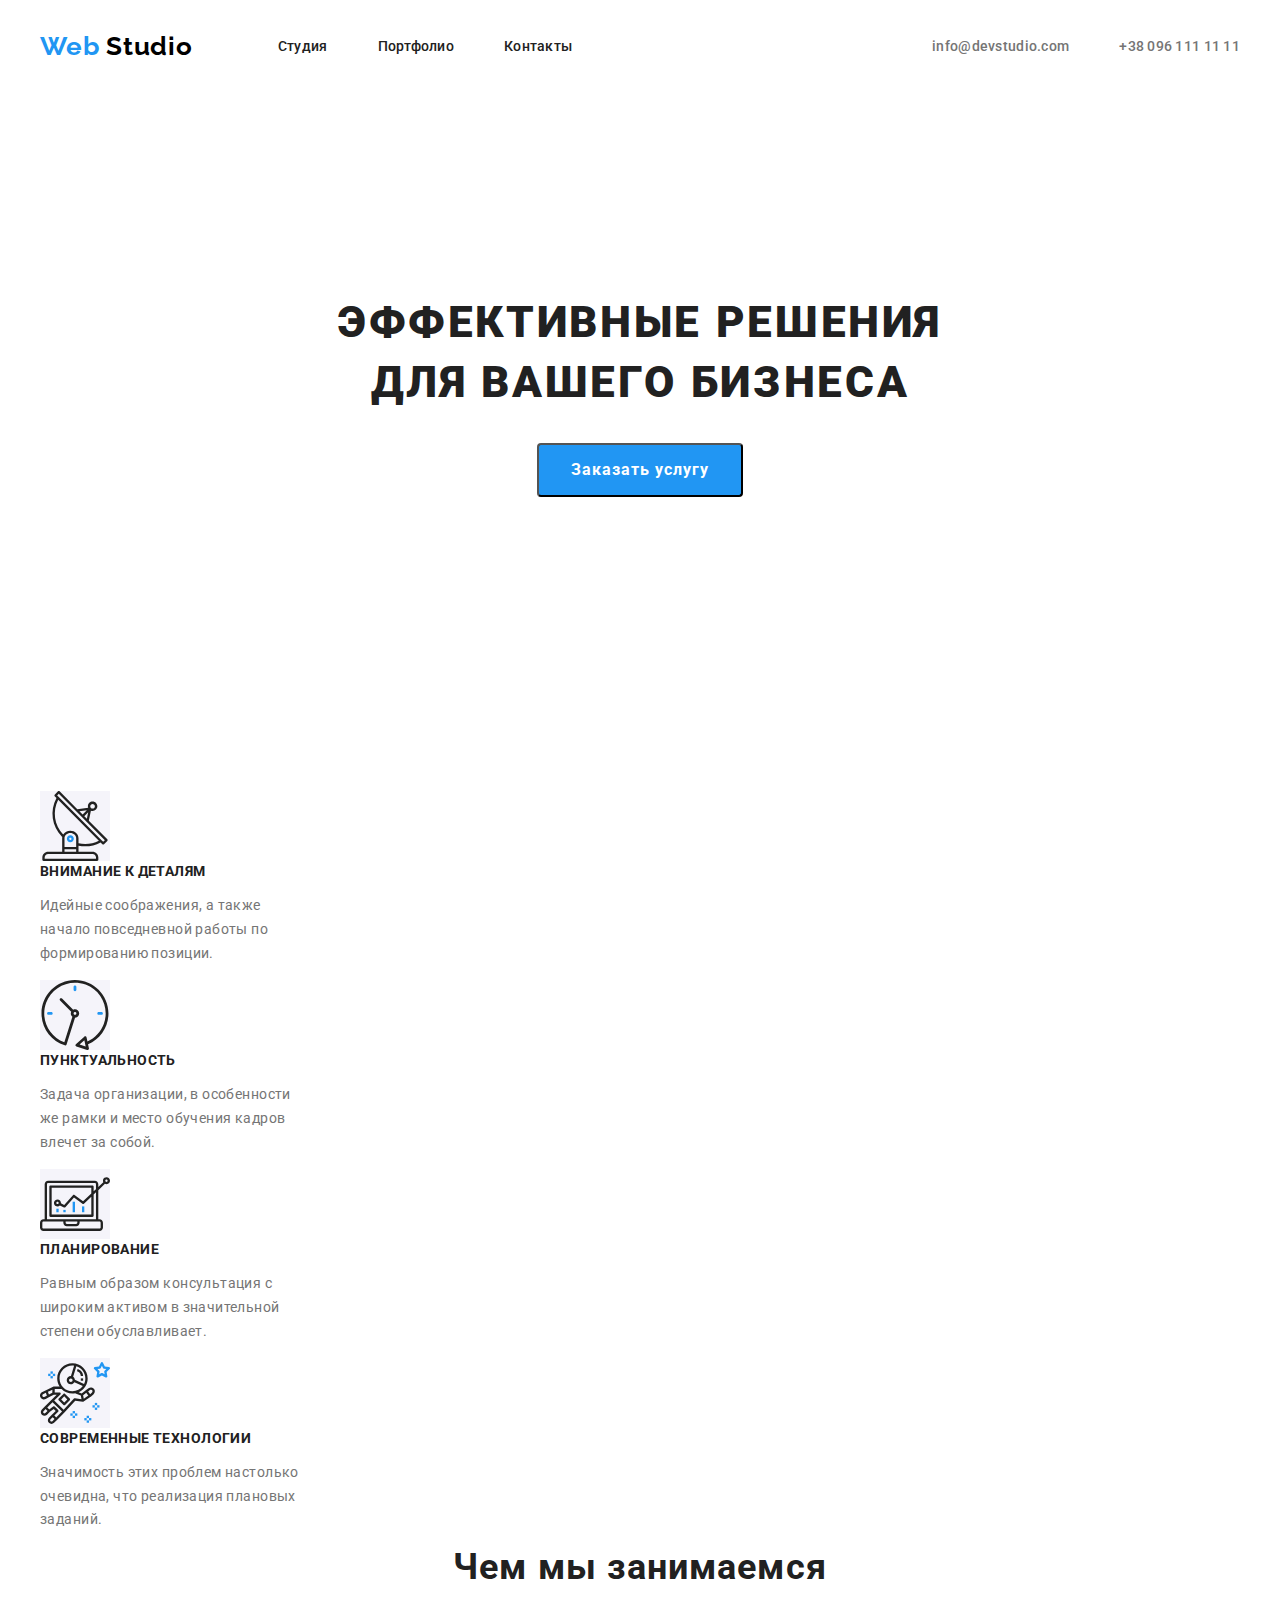
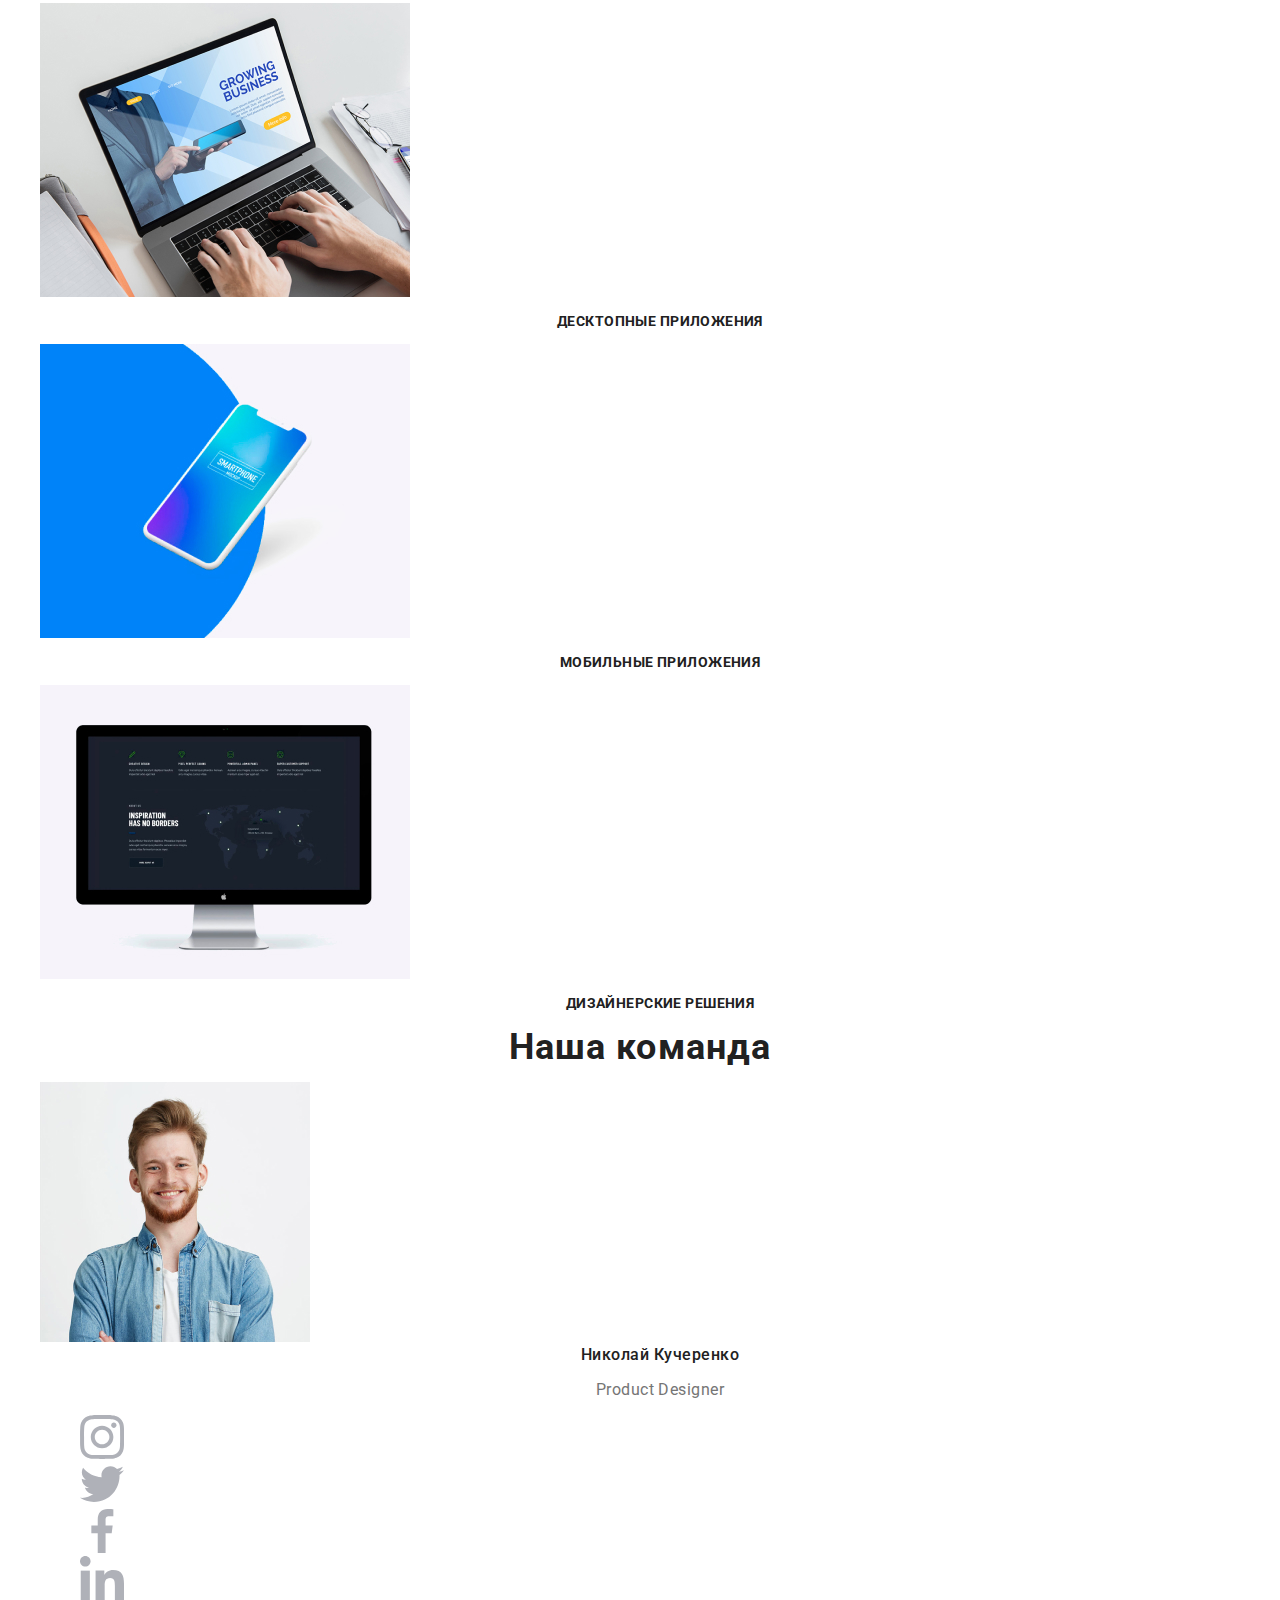
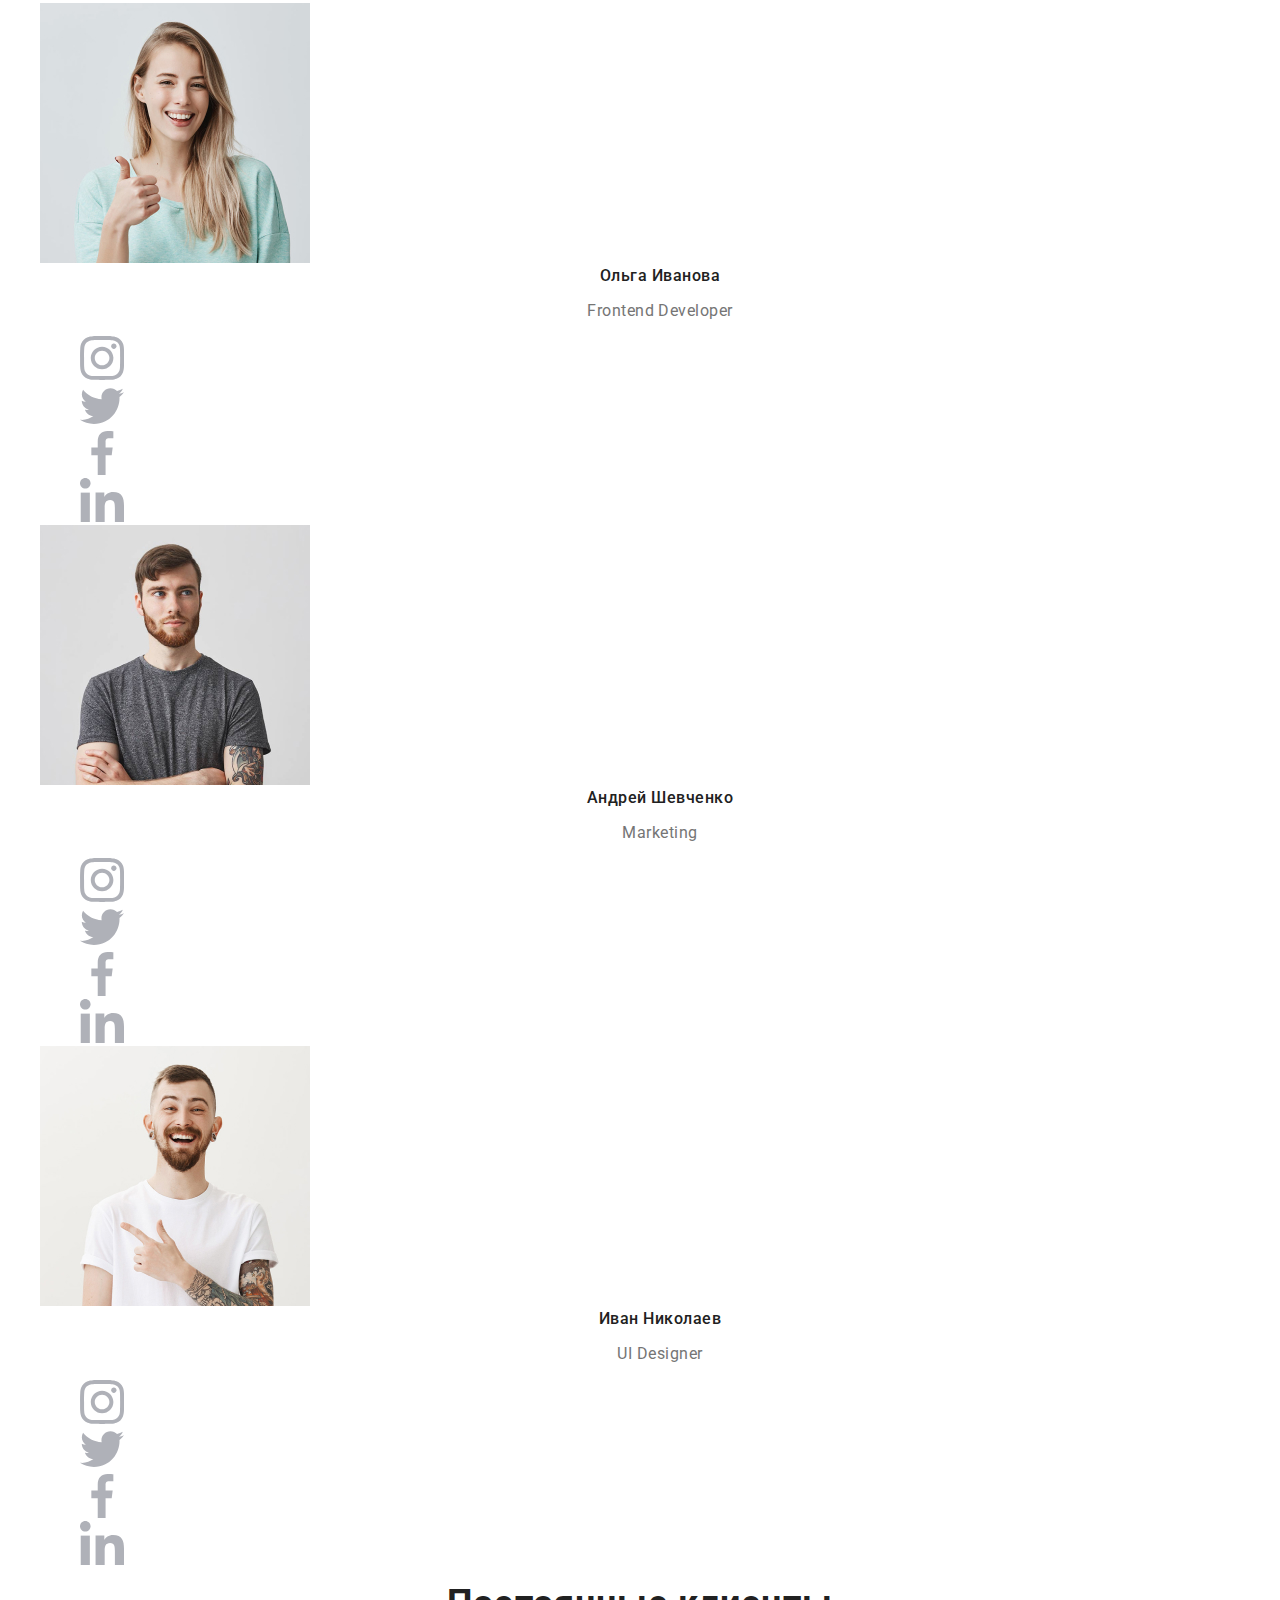
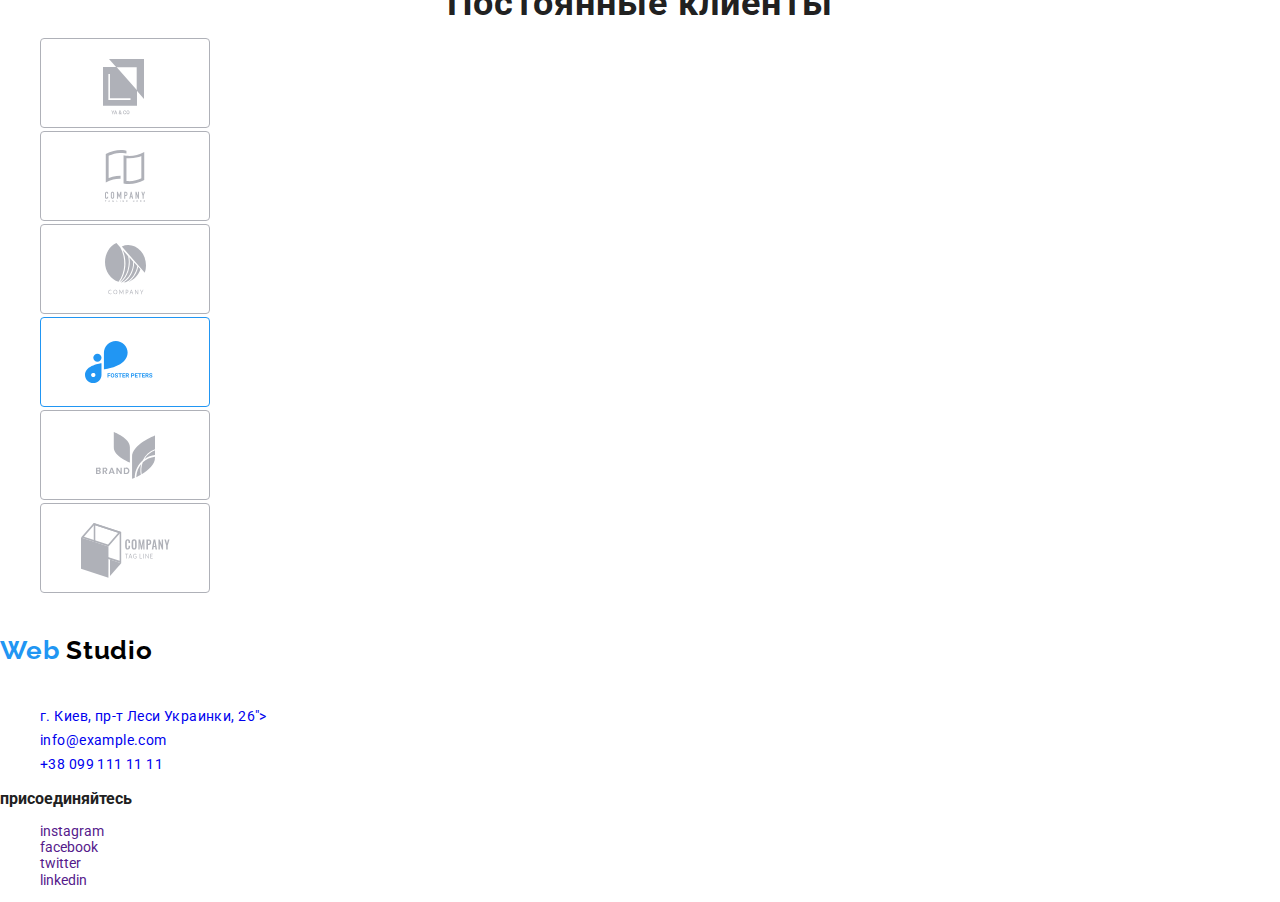
==== index.html @ a0014579 "flex-hero-done" ====
<!DOCTYPE html>
<html lang="ru">
  <head>
    <meta charset="UTF-8" />
    <meta name="viewport" content="width=device-width, initial-scale=1.0" />
    <title>Web Studio</title>
    <link rel="stylesheet" href="./css/normalize.css" />
    <link rel="stylesheet" href="./css/styles.css" />
    <link
      href="https://fonts.googleapis.com/css2?family=Raleway:wght@700&family=Roboto:ital,wght@0,400;0,500;0,700;1,900&display=swap"
      rel="stylesheet"
    />
  </head>

  <body>
    <!--Шляпа-->
    <header class="header">
      <div class="header-container">
        <nav class="navigation">
          <a class="logo link" href="index.html" lang="en">
            <span class="logo-part">Web</span> Studio</a
          >
          <ul class="navigation-list list">
            <li class="navigation-list-item">
              <a class="navigation-list-link link" href="index.html">Студия</a>
            </li>
            <li class="navigation-list-item">
              <a class="navigation-list-link link" href="portfolio.html"
                >Портфолио</a
              >
            </li>
            <li class="navigation-list-item">
              <a class="navigation-list-link link" href="">Контакты</a>
            </li>
          </ul>
        </nav>
        <div class="navigation-contacts-container">
          <ul class="navigation-contacts list">
            <li class="navigation-contacts-list">
              <address class="navigation-contacts-adress">
                <a
                  class="navigation-contacts-list-link link"
                  href="mail:info@devstudio.com"
                  >info@devstudio.com</a
                >
              </address>
            </li>
            <li class="navigation-contacts-list">
              <address class="navigation-contacts-adress">
                <a
                  class="navigation-contacts-list-link link"
                  href="tel:380961111111"
                  >+38 096 111 11 11</a
                >
              </address>
            </li>
          </ul>
        </div>
      </div>
    </header>
    <!--Hero СЕКЦИЯ-->
    <main>
      <section class="hero">
        <div class="hero-container">
          <h1 class="hero-title">
            Эффективные решения<br />
            для вашего бизнеса
          </h1>
          <button class="modal-btn">Заказать услугу</button>
        </div>
      </section>
      <!--О Нас-->
      <section class="about-us">
        <h2 hidden>О Нас</h2>
        <ul class="about-us-list list">
          <li class="about-us-list-item">
            <img
              class="about-us-list-item-img"
              src="./images/main-page/about-us/aboutus1.svg"
              alt="антена"
              width="70"
              height="70"
            />
            <h3 class="about-us-title">Внимание к деталям</h3>
            <p class="description">
              Идейные соображения, а также<br />
              начало повседневной работы по<br />
              формированию позиции.
            </p>
          </li>
          <li class="about-us-list-item">
            <img
              class="about-us-list-item-img"
              src="./images/main-page/about-us/aboutus2.svg"
              alt="часы"
              width="70"
              height="70"
            />
            <h3 class="about-us-title">Пунктуальность</h3>
            <p class="description">
              Задача организации, в особенности<br />
              же рамки и место обучения кадров<br />
              влечет за собой.
            </p>
          </li>
          <li class="about-us-list-item">
            <img
              class="about-us-list-item-img"
              src="./images/main-page/about-us/aboutus3.svg"
              alt="диаграмма"
              width="70"
              height="70"
            />
            <h3 class="about-us-title">Планирование</h3>
            <p class="description">
              Равным образом консультация с<br />
              широким активом в значительной<br />
              степени обуславливает.
            </p>
          </li>
          <li class="about-us-list-item">
            <img
              class="about-us-list-item-img"
              src="./images/main-page/about-us/aboutus4.svg"
              alt="космонавт"
              width="70"
              height="70"
            />
            <h3 class="about-us-title">Современные технологии</h3>
            <p class="description">
              Значимость этих проблем настолько<br />
              очевидна, что реализация плановых<br />
              заданий.
            </p>
          </li>
        </ul>
      </section>
      <!--Чем Занимаемся-->
      <h2 class="heading-title">Чем мы занимаемся</h2>
      <ul class="what-we-do-list list">
        <li class="what-we-do-list-item">
          <img
            class="what-we-do-list-item-img"
            src="./images/main-page/what-we-do/wedo1.jpg"
            alt="ноутбук"
          />
          <p class="what-we-do-description">Десктопные приложения</p>
        </li>
        <li class="what-we-do-list-item">
          <img
            class="what-we-do-list-item-img"
            src="./images/main-page/what-we-do/wedo2.jpg"
            alt="смартфон"
          />
          <p class="what-we-do-description">Мобильные приложения</p>
        </li>
        <li class="what-we-do-list-item">
          <img
            class="what-we-do-list-item-img"
            src="./images/main-page/what-we-do/wedo3.jpg"
            alt="монитор"
          />
          <p class="what-we-do-description">дизайнерские решения</p>
        </li>
      </ul>
      <!--Команда-->
      <h2 class="heading-title">Наша команда</h2>
      <ul class="team-list list">
        <li class="team-list-item">
          <img
            class="team-list-teamate-img"
            src="./images/main-page/teamate/teamate1.jpg"
            alt="Николай Кучеренко"
            width="270"
            height="260"
          />
          <h3 class="teamate-name">Николай Кучеренко</h3>
          <p class="teamate-position" lang="en">Product Designer</p>
          <ul class="team-list-social list">
            <li class="team-list-social-item">
              <a
                class="team-list-social-item-link"
                href=""
                aria-label="инстаграм"
              >
                <img
                  src="./images/main-page/social/social1.svg"
                  alt="инстаграм"
                  width="44"
                  height="44"
                />
              </a>
            </li>
            <li class="team-list-social-item">
              <a
                class="team-list-social-item-link"
                href=""
                aria-label="твиттер"
              >
                <img
                  src="./images/main-page/social/social2.svg"
                  alt="твиттер"
                  width="44"
                  height="44"
                />
              </a>
            </li>
            <li class="team-list-social-item">
              <a
                class="team-list-social-item-link"
                href=""
                aria-label="фейсбук"
              >
                <img
                  src="./images/main-page/social/social3.svg"
                  alt="фейсбук"
                  width="44"
                  height="44"
                />
              </a>
            </li>
            <li class="team-list-social-item">
              <a
                class="team-list-social-item-link"
                href=""
                aria-label="линкедин"
              >
                <img
                  src="./images/main-page/social/social4.svg"
                  alt="линкедин"
                  width="44"
                  height="44"
                />
              </a>
            </li>
          </ul>
        </li>
        <li class="team-list-item">
          <img
            class="team-list-teamate-img"
            src="./images/main-page/teamate/teamate2.jpg"
            alt="Ольга Иванова"
            width="270"
            height="260"
          />
          <h3 class="teamate-name">Ольга Иванова</h3>
          <p class="teamate-position" lang="en">Frontend Developer</p>
          <ul class="team-list-social list">
            <li class="team-list-social-item">
              <a
                class="team-list-social-item-link"
                href=""
                aria-label="инстаграм"
              >
                <img
                  src="./images/main-page/social/social1.svg"
                  alt="инстаграм"
                  width="44"
                  height="44"
                />
              </a>
            </li>
            <li class="team-list-social-item">
              <a
                class="team-list-social-item-link"
                href=""
                aria-label="твиттер"
              >
                <img
                  src="./images/main-page/social/social2.svg"
                  alt="твиттер"
                  width="44"
                  height="44"
                />
              </a>
            </li>
            <li class="team-list-social-item">
              <a
                class="team-list-social-item-link"
                href=""
                aria-label="фейсбук"
              >
                <img
                  src="./images/main-page/social/social3.svg"
                  alt="фейсбук"
                  width="44"
                  height="44"
                />
              </a>
            </li>
            <li class="team-list-social-item">
              <a
                class="team-list-social-item-link"
                href=""
                aria-label="линкедин"
              >
                <img
                  src="./images/main-page/social/social4.svg"
                  alt="линкедин"
                  width="44"
                  height="44"
                />
              </a>
            </li>
          </ul>
        </li>
        <li class="team-list-item">
          <img
            class="team-list-teamate-img"
            src="./images/main-page/teamate/teamate3.jpg"
            alt="Андрей Шевченко"
            width="270"
            height="260"
          />
          <h3 class="teamate-name">Андрей Шевченко</h3>
          <p class="teamate-position" lang="en">Marketing</p>
          <ul class="team-list-social list">
            <li class="team-list-social-item">
              <a
                class="team-list-social-item-link"
                href=""
                aria-label="инстаграм"
              >
                <img
                  src="./images/main-page/social/social1.svg"
                  alt="инстаграм"
                  width="44"
                  height="44"
                />
              </a>
            </li>
            <li class="team-list-social-item">
              <a
                class="team-list-social-item-link"
                href=""
                aria-label="твиттер"
              >
                <img
                  src="./images/main-page/social/social2.svg"
                  alt="твиттер"
                  width="44"
                  height="44"
                />
              </a>
            </li>
            <li class="team-list-social-item">
              <a
                class="team-list-social-item-link"
                href=""
                aria-label="фейсбук"
              >
                <img
                  src="./images/main-page/social/social3.svg"
                  alt="фейсбук"
                  width="44"
                  height="44"
                />
              </a>
            </li>
            <li class="team-list-social-item">
              <a
                class="team-list-social-item-link"
                href=""
                aria-label="линкедин"
              >
                <img
                  src="./images/main-page/social/social4.svg"
                  alt="линкедин"
                  width="44"
                  height="44"
                />
              </a>
            </li>
          </ul>
        </li>
        <li class="team-list-item">
          <img
            src="./images/main-page/teamate/teamate4.jpg"
            alt="Иван Николаев"
            width="270"
            height="260"
          />
          <h3 class="teamate-name">Иван Николаев</h3>
          <p class="teamate-position" lang="en">UI Designer</p>
          <ul class="team-list-social list">
            <li class="team-list-social-item">
              <a
                class="team-list-social-item-link"
                href=""
                aria-label="инстаграм"
              >
                <img
                  src="./images/main-page/social/social1.svg"
                  alt="инстаграм"
                  width="44"
                  height="44"
                />
              </a>
            </li>
            <li class="team-list-social-item">
              <a
                class="team-list-social-item-link"
                href=""
                aria-label="твиттер"
              >
                <img
                  src="./images/main-page/social/social2.svg"
                  alt="твиттер"
                  width="44"
                  height="44"
                />
              </a>
            </li>
            <li class="team-list-social-item">
              <a
                class="team-list-social-item-link"
                href=""
                aria-label="фейсбук"
              >
                <img
                  src="./images/main-page/social/social3.svg"
                  alt="фейсбук"
                  width="44"
                  height="44"
                />
              </a>
            </li>
            <li class="team-list-social-item">
              <a
                class="team-list-social-item-link"
                href=""
                aria-label="линкедин"
              >
                <img
                  src="./images/main-page/social/social4.svg"
                  alt="линкедин"
                  width="44"
                  height="44"
                />
              </a>
            </li>
          </ul>
        </li>
      </ul>
      <section class="ourclients">
        <!--Постоянные клиенты-->
        <h2 class="heading-title">Постоянные клиенты</h2>
        <ul class="clients-list list">
          <li class="clients-list-item">
            <a class="clients-list-item-link link" href="">
              <img
                class="clietns-list-item-img"
                src="./images/main-page/client/Client1.svg"
                alt="Логотип компании"
              />
            </a>
          </li>
          <li class="clients-list-item">
            <a class="clients-list-item-link link" href="">
              <img
                class="clietns-list-item-img"
                src="./images/main-page/client/Client2.svg"
                alt="Логотип компании"
              />
            </a>
          </li>
          <li class="clients-list-item">
            <a class="clients-list-item-link link" href="">
              <img
                class="clietns-list-item-img"
                src="./images/main-page/client/Client3.svg"
                alt="Логотип компании"
              />
            </a>
          </li>
          <li class="clients-list-item">
            <a class="clients-list-item-link link" href="">
              <img
                class="clietns-list-item-img"
                src="./images/main-page/client/Client4.svg"
                alt="Логотип компании"
              />
            </a>
          </li>
          <li class="clients-list-item">
            <a class="clients-list-item-link link" href="">
              <img
                class="clietns-list-item-img"
                src="./images/main-page/client/Client5.svg"
                alt="Логотип компании"
              />
            </a>
          </li>
          <li class="clients-list-item">
            <a class="clients-list-item-link link" href="">
              <img
                class="clietns-list-item-img"
                src="./images/main-page/client/Client6.svg"
                alt="Логотип компании"
              />
            </a>
          </li>
        </ul>
      </section>
    </main>
    <!--Дно-->
    <footer class="footer">
      <div>
        <a class="logo footer link" href="index.html" lang="en">
          <span class="logo-part">Web</span>
          <span class="logo-part2">Studio</span>
        </a>
        <ul class="footer-list list">
          <li class="footer-list-item">
            <address class="footer-list-item-adress">
              <a
                class="footer-list-item-link link"
                href="https://goo.gl/maps/DpkzdR6np3sJu7Kr6"
                target="_blank"
              >
                г. Киев, пр-т Леси Украинки, 26">
              </a>
            </address>
          </li>
          <li class="footer-list-item">
            <address class="footer-list-item-adress">
              <a
                class="footer-list-item-link2 link"
                href="mail:info@example.com"
              >
                info@example.com
              </a>
            </address>
          </li>
          <li class="footer-list-item">
            <address class="footer-list-item-adress">
              <a class="footer-list-item-link2 link" href="tel:+380991111111">
                +38 099 111 11 11
              </a>
            </address>
          </li>
        </ul>
      </div>
      <div>
        <h3 class="join-in">присоединяйтесь</h3>
        <ul class="join-in-list list">
          <li class="join-in-item">
            <a
              class="join-in-item-link link"
              href=""
              aria-label="ссылка на инстаграм"
              >instagram
            </a>
          </li>
          <li class="join-in-item">
            <a
              class="join-in-item-link link"
              href=""
              aria-label="ссылка на фейсбук"
              >facebook
            </a>
          </li>
          <li class="join-in-item">
            <a
              class="join-in-item-link link"
              href=""
              aria-label="ссылка на твиттер"
              >twitter
            </a>
          </li>
          <li class="join-in-item">
            <a
              class="join-in-item-link link"
              href=""
              aria-label="ссылка на линкедин"
              >linkedin
            </a>
          </li>
        </ul>
      </div>
    </footer>
  </body>
</html>
---- css/styles.css ----
:root {
  --main-font: "Roboto", sans-serif;
  --secondary-font: "Raleway", sans-serif;
  --main-color-text: #757575;
  --secondary-color-text: #212121;
  --third-color-text: #ffffff;
  --accent-color: #2196f3;
  --background-color: #ffffff;
  --background-secondary-color: #f5f4fa;
  --background-footer-color: #2f303a;
}
body {
  background-color: var(--background-color);
  font-style: normal;
  font-family: var(--main-font);
  font-size: 14px;
  color: var(--secondary-color-text);
}

/*index.html*/

.link {
  text-decoration: none;
  display: block;
}
.list {
  list-style: none;
}

.header-container {
  width: 1200px;
  padding-left: 15px;
  padding-right: 15px;
  margin-left: auto;
  margin-right: auto;
}
h1,
h2,
h3,
h4,
h5,
h6 {
  margin-top: 0;
  margin-bottom: 0;
}

/*Header*/

.header-container {
  display: flex;
  justify-content: space-between;
}
.navigation {
  display: flex;
  align-items: center;
}
.navigation-list {
  display: flex;
  padding-left: 0px;
}
.navigation-list-item:not(:last-child) {
  margin-right: 50px;
}
.navigation-contacts {
  display: flex;
  align-items: center;
  padding-left: 0px;
}
.navigation-contacts-list:not(:last-child) {
  margin-right: 50px;
}
.logo {
  font-family: var(--secondary-font);
  font-weight: 700;
  font-size: 26px;
  line-height: 1.19;
  letter-spacing: 0.03em;
  color: #000000;
  margin-right: 85px;
  padding-top: 24px;
  padding-bottom: 25px;
}
.logo-part {
  color: var(--accent-color);
}
.navigation-list-link,
.navigation-contacts-list-link {
  font-family: var(--main-font);
  font-style: normal;
  font-weight: 500;
  font-size: 14px;
  line-height: 1.4px;
  letter-spacing: 0.02em;
  text-decoration: none;
  padding-top: 32px;
  padding-bottom: 32px;
}
.navigation-list-link {
  color: var(--secondary-color-text);
}
.navigation-contacts-list-link {
  color: var(--main-color-text);
}
.navigation-list-link:hover,
.navigation-list-link:focus,
.navigation-contacts-list-link:hover,
.navigation-contacts-list-link:focus {
  color: var(--accent-color);
}

/*Hero Section*/

.hero-container {
  text-align: center;
  padding-top: 200px;
  padding-bottom: 280px;
  width: 1200px;
  padding-left: 15px;
  padding-right: 15px;
  margin-left: auto;
  margin-right: auto;
}
.hero-title {
  margin-bottom: 30px;
  font-family: var(--main-font);
  font-weight: 900;
  font-size: 44px;
  line-height: 1.36;
  text-align: center;
  letter-spacing: 0.06em;
  text-transform: uppercase;
  /*color: var(--third-color-text);*/
}
.modal-btn {
  padding-top: 10px;
  padding-right: 32px;
  padding-bottom: 10px;
  padding-left: 32px;
  font-family: var(--main-font);
  font-weight: 700;
  font-size: 16px;
  line-height: 1.87;
  text-align: center;
  letter-spacing: 0.06em;
  color: var(--third-color-text);
  background-color: var(--accent-color);
  border-radius: 4px;
  cursor: pointer;
}
.modal-btn:hover,
.modal-btn:focus {
  background-color: #188ce8;
}

/*About us*/

.about-us-list-item-img {
  background-color: var(--background-secondary-color);
}
.about-us-title {
  font-weight: 700;
  font-size: 14px;
  line-height: 1.14;
  letter-spacing: 0.03em;
  text-transform: uppercase;
  color: var(--secondary-color-text);
}
.description {
  font-weight: 400;
  font-size: 14px;
  line-height: 1.71;
  letter-spacing: 0.03em;
  color: var(--main-color-text);
}

/*what we do*/

.heading-title {
  font-weight: 700;
  font-size: 36px;
  line-height: 1.17;
  text-align: center;
  letter-spacing: 0.03em;
  color: var(--secondary-color-text);
}
.what-we-do-description {
  font-weight: 700;
  font-size: 14px;
  line-height: 1.14;
  text-align: center;
  letter-spacing: 0.03em;
  text-transform: uppercase;
  /*color: var(--third-color-text);*/
}

/*Team*/

.teamate-name {
  font-weight: 500;
  font-size: 16px;
  line-height: 1.19;
  text-align: center;
  letter-spacing: 0.03em;
  color: var(--secondary-color-text);
}
.teamate-position {
  font-weight: 400;
  font-size: 16px;
  line-height: 1.19;
  text-align: center;
  letter-spacing: 0.03em;
  color: var(--main-color-text);
}
.team-list-social-item-link {
  background-color: var(--third-color-text);
}
.team-list-social-item-link:hover,
.team-list-social-item-link:focus {
  background-color: var(--accent-color);
}

/*Clients*/

.clients-list-item-link {
  background-color: var(--third-color-text);
}
.clients-list-item-link:hover,
.clients-list-item-link:focus {
  background-color: var(--accent-color);
}

/*Footer*/

/*.logo-part2 {
  color: var(--third-color-text);
}*/
.footer-list-item-link {
  font-style: normal;
  font-weight: 400;
  font-size: 14px;
  line-height: 1.71;
  letter-spacing: 0.03em;
  /*color: var(--third-color-text);*/
  text-decoration: none;
}
.footer-list-item-link2 {
  font-style: normal;
  font-weight: 400;
  font-size: 14px;
  line-height: 24px;
  letter-spacing: 0.03em;
  /*color: rgba(255, 255, 255, 0.6);*/
}

/*portfolio.html*/

.btn-list-item-button {
  font-weight: 500;
  font-size: 16px;
  line-height: 1.62;
  text-align: center;
  letter-spacing: 0.03em;
  color: var(--secondary-color-text);
  background-color: #f5f4fa;
}
.btn-list-item-button:hover,
.btn-list-item-button:focus {
  background-color: var(--accent-color);
}
.projects-title {
  font-weight: 700;
  font-size: 18px;
  line-height: 2;
  letter-spacing: 0.06em;
  color: var(--secondary-color-text);
}
.projects-title-name {
  font-weight: 400;
  font-size: 16px;
  line-height: 1.87;
  letter-spacing: 0.03em;
  color: var(--main-color-text);
}
.projects-title-description {
  font-weight: 400;
  font-size: 18px;
  line-height: 1.55;
  letter-spacing: 0.03em;
  /*color: var(--third-color-text);*/
}
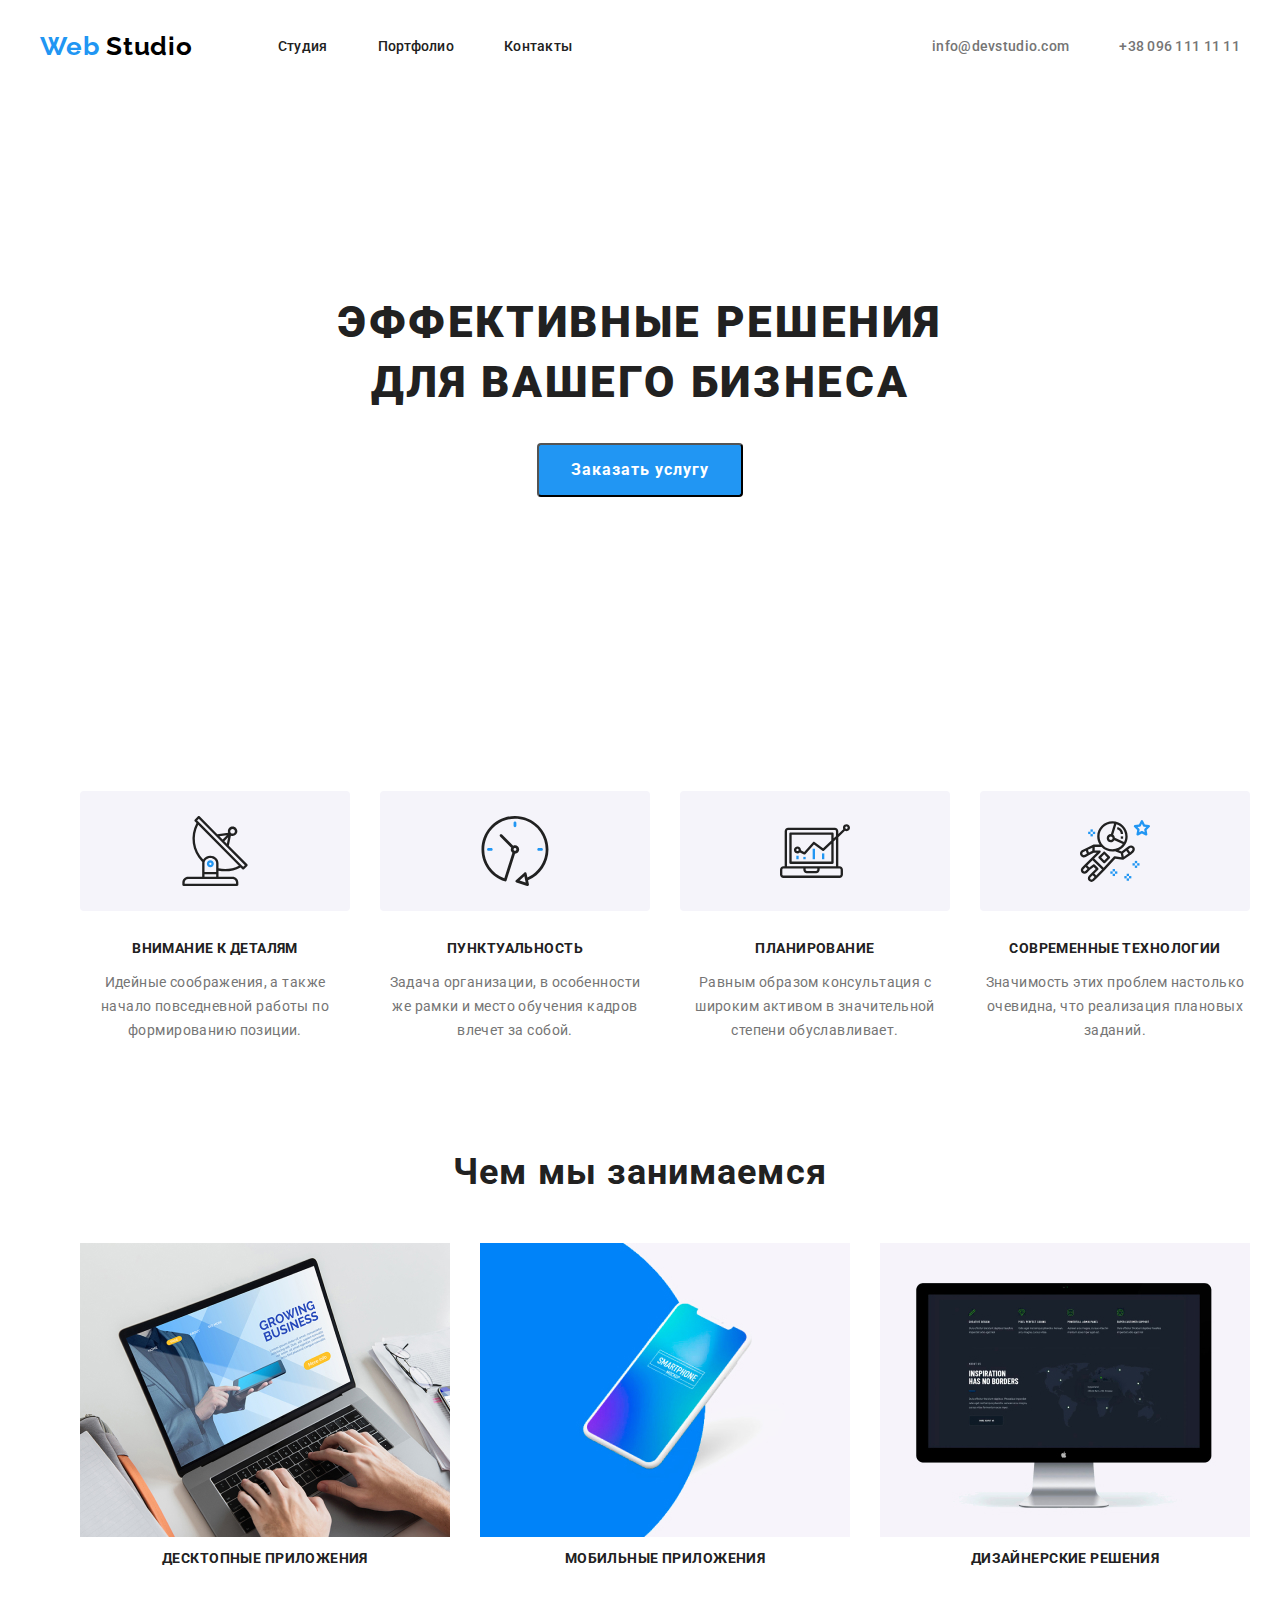
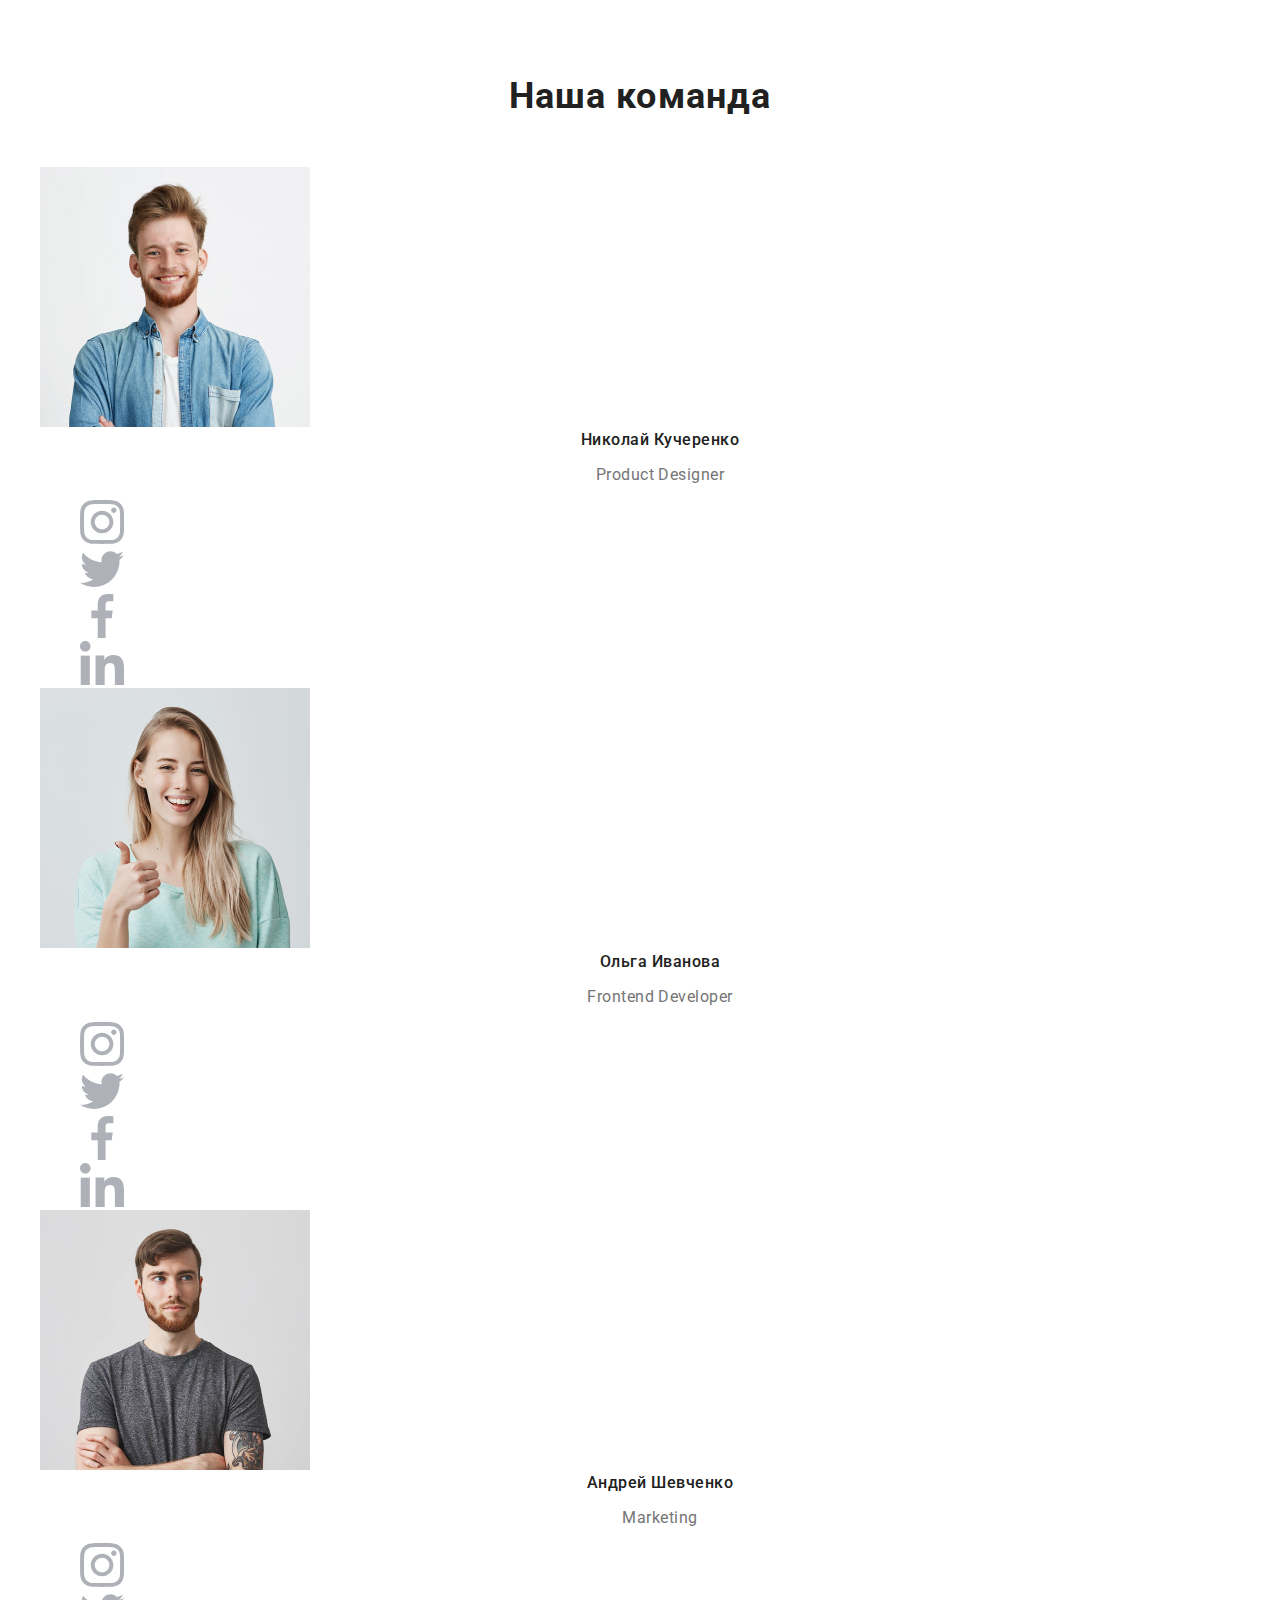
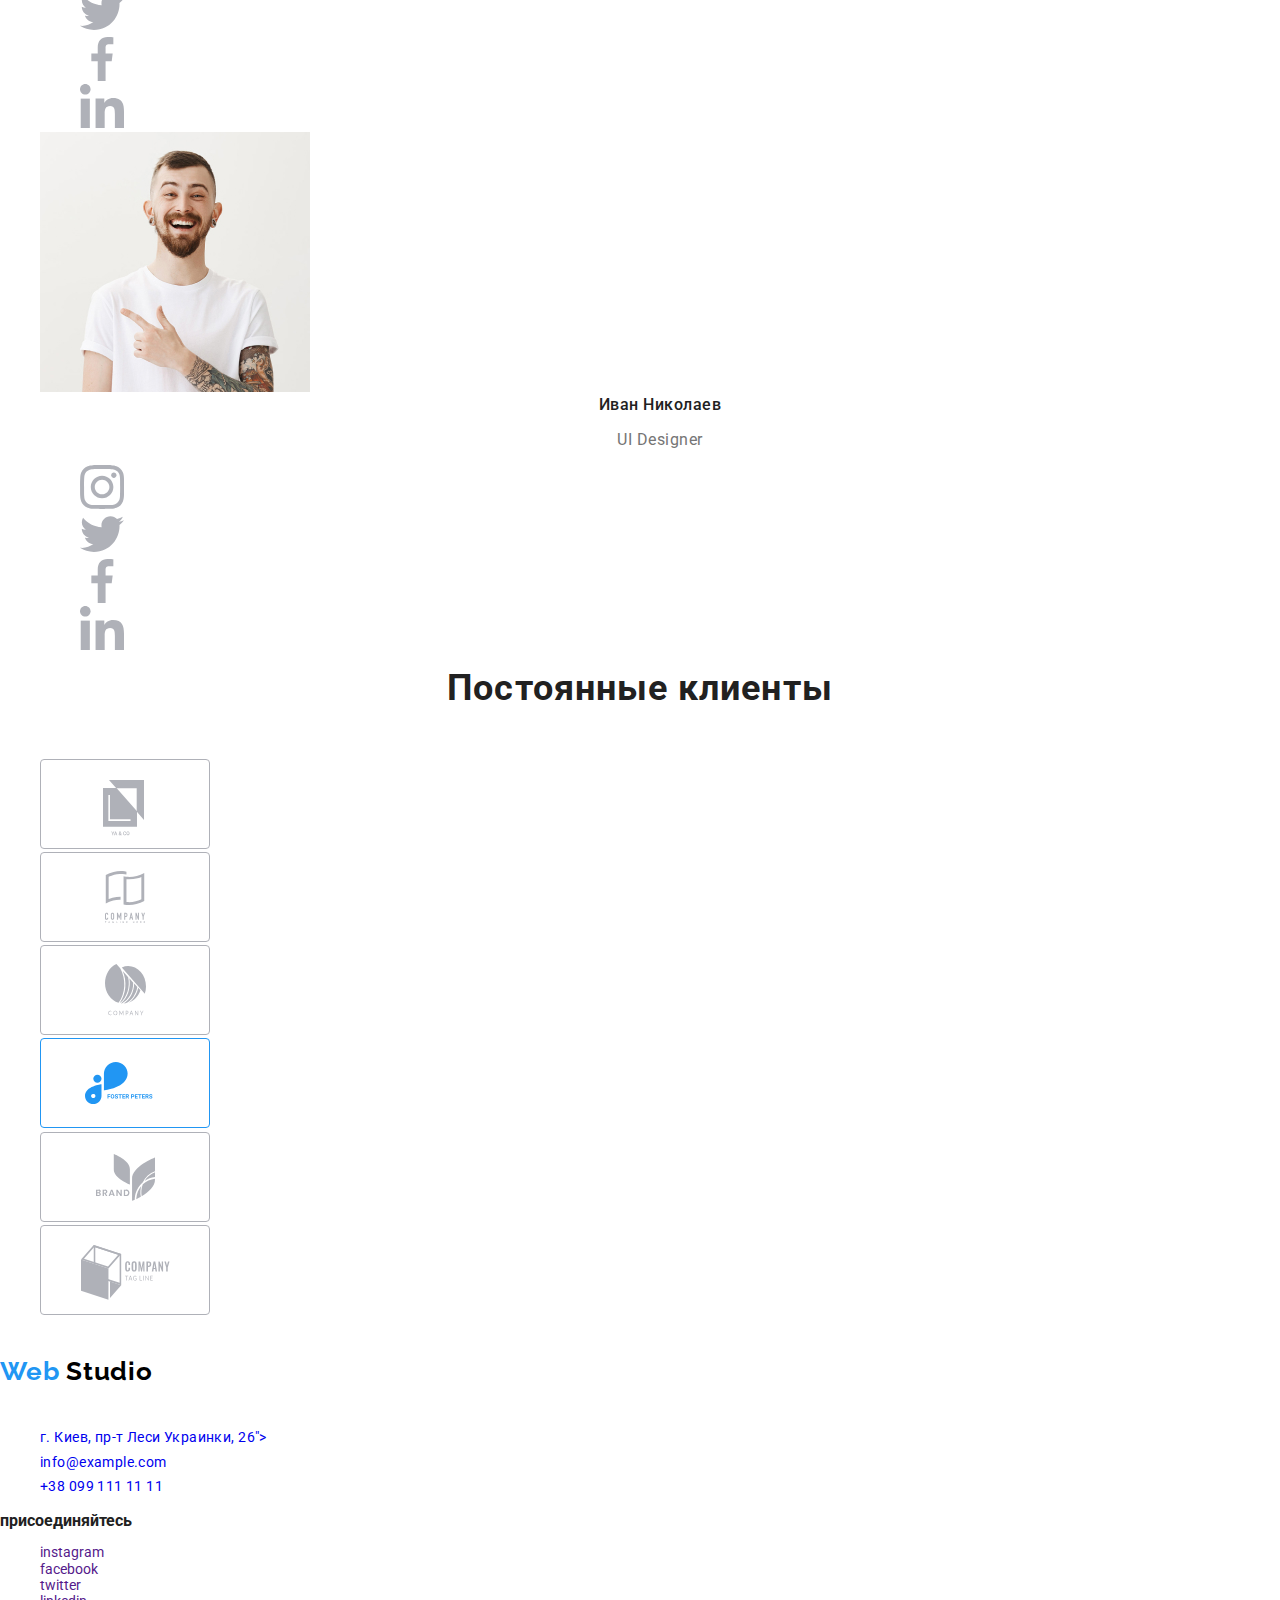
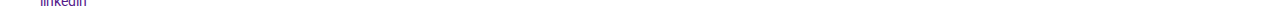
==== commit d2621511: "начал контейнер "команда"" ====
--- a/index.html
+++ b/index.html
@@ -71,379 +71,387 @@
       </section>
       <!--О Нас-->
       <section class="about-us">
-        <h2 hidden>О Нас</h2>
-        <ul class="about-us-list list">
-          <li class="about-us-list-item">
+        <div class="about-us-container">
+          <h2 hidden>О Нас</h2>
+          <ul class="about-us-list list">
+            <li class="about-us-list-item">
+              <img
+                class="about-us-list-item-img"
+                src="./images/main-page/about-us/aboutus1.svg"
+                alt="антена"
+                width="70"
+                height="70"
+              />
+              <h3 class="about-us-title">Внимание к деталям</h3>
+              <p class="description">
+                Идейные соображения, а также<br />
+                начало повседневной работы по<br />
+                формированию позиции.
+              </p>
+            </li>
+            <li class="about-us-list-item">
+              <img
+                class="about-us-list-item-img"
+                src="./images/main-page/about-us/aboutus2.svg"
+                alt="часы"
+                width="70"
+                height="70"
+              />
+              <h3 class="about-us-title">Пунктуальность</h3>
+              <p class="description">
+                Задача организации, в особенности<br />
+                же рамки и место обучения кадров<br />
+                влечет за собой.
+              </p>
+            </li>
+            <li class="about-us-list-item">
+              <img
+                class="about-us-list-item-img"
+                src="./images/main-page/about-us/aboutus3.svg"
+                alt="диаграмма"
+                width="70"
+                height="70"
+              />
+              <h3 class="about-us-title">Планирование</h3>
+              <p class="description">
+                Равным образом консультация с<br />
+                широким активом в значительной<br />
+                степени обуславливает.
+              </p>
+            </li>
+            <li class="about-us-list-item">
+              <img
+                class="about-us-list-item-img"
+                src="./images/main-page/about-us/aboutus4.svg"
+                alt="космонавт"
+                width="70"
+                height="70"
+              />
+              <h3 class="about-us-title">Современные технологии</h3>
+              <p class="description">
+                Значимость этих проблем настолько<br />
+                очевидна, что реализация плановых<br />
+                заданий.
+              </p>
+            </li>
+          </ul>
+        </div>
+      </section>
+      <!--Чем Занимаемся-->
+      <section class="what-we-do">
+        <div class="what-we-do-container">
+          <h2 class="heading-title">Чем мы занимаемся</h2>
+          <ul class="what-we-do-list list">
+            <li class="what-we-do-list-item">
+              <img
+                class="what-we-do-list-item-img"
+                src="./images/main-page/what-we-do/wedo1.jpg"
+                alt="ноутбук"
+              />
+              <p class="what-we-do-description">Десктопные приложения</p>
+            </li>
+            <li class="what-we-do-list-item">
+              <img
+                class="what-we-do-list-item-img"
+                src="./images/main-page/what-we-do/wedo2.jpg"
+                alt="смартфон"
+              />
+              <p class="what-we-do-description">Мобильные приложения</p>
+            </li>
+            <li class="what-we-do-list-item">
+              <img
+                class="what-we-do-list-item-img"
+                src="./images/main-page/what-we-do/wedo3.jpg"
+                alt="монитор"
+              />
+              <p class="what-we-do-description">дизайнерские решения</p>
+            </li>
+          </ul>
+        </div>
+      </section>
+      <!--Команда-->
+      <section class="team-container">
+        <h2 class="heading-title">Наша команда</h2>
+        <ul class="team-list list">
+          <li class="team-list-item">
             <img
-              class="about-us-list-item-img"
-              src="./images/main-page/about-us/aboutus1.svg"
-              alt="антена"
-              width="70"
-              height="70"
+              class="team-list-teamate-img"
+              src="./images/main-page/teamate/teamate1.jpg"
+              alt="Николай Кучеренко"
+              width="270"
+              height="260"
             />
-            <h3 class="about-us-title">Внимание к деталям</h3>
-            <p class="description">
-              Идейные соображения, а также<br />
-              начало повседневной работы по<br />
-              формированию позиции.
-            </p>
-          </li>
-          <li class="about-us-list-item">
+            <h3 class="teamate-name">Николай Кучеренко</h3>
+            <p class="teamate-position" lang="en">Product Designer</p>
+            <ul class="team-list-social list">
+              <li class="team-list-social-item">
+                <a
+                  class="team-list-social-item-link"
+                  href=""
+                  aria-label="инстаграм"
+                >
+                  <img
+                    src="./images/main-page/social/social1.svg"
+                    alt="инстаграм"
+                    width="44"
+                    height="44"
+                  />
+                </a>
+              </li>
+              <li class="team-list-social-item">
+                <a
+                  class="team-list-social-item-link"
+                  href=""
+                  aria-label="твиттер"
+                >
+                  <img
+                    src="./images/main-page/social/social2.svg"
+                    alt="твиттер"
+                    width="44"
+                    height="44"
+                  />
+                </a>
+              </li>
+              <li class="team-list-social-item">
+                <a
+                  class="team-list-social-item-link"
+                  href=""
+                  aria-label="фейсбук"
+                >
+                  <img
+                    src="./images/main-page/social/social3.svg"
+                    alt="фейсбук"
+                    width="44"
+                    height="44"
+                  />
+                </a>
+              </li>
+              <li class="team-list-social-item">
+                <a
+                  class="team-list-social-item-link"
+                  href=""
+                  aria-label="линкедин"
+                >
+                  <img
+                    src="./images/main-page/social/social4.svg"
+                    alt="линкедин"
+                    width="44"
+                    height="44"
+                  />
+                </a>
+              </li>
+            </ul>
+          </li>
+          <li class="team-list-item">
             <img
-              class="about-us-list-item-img"
-              src="./images/main-page/about-us/aboutus2.svg"
-              alt="часы"
-              width="70"
-              height="70"
+              class="team-list-teamate-img"
+              src="./images/main-page/teamate/teamate2.jpg"
+              alt="Ольга Иванова"
+              width="270"
+              height="260"
             />
-            <h3 class="about-us-title">Пунктуальность</h3>
-            <p class="description">
-              Задача организации, в особенности<br />
-              же рамки и место обучения кадров<br />
-              влечет за собой.
-            </p>
-          </li>
-          <li class="about-us-list-item">
+            <h3 class="teamate-name">Ольга Иванова</h3>
+            <p class="teamate-position" lang="en">Frontend Developer</p>
+            <ul class="team-list-social list">
+              <li class="team-list-social-item">
+                <a
+                  class="team-list-social-item-link"
+                  href=""
+                  aria-label="инстаграм"
+                >
+                  <img
+                    src="./images/main-page/social/social1.svg"
+                    alt="инстаграм"
+                    width="44"
+                    height="44"
+                  />
+                </a>
+              </li>
+              <li class="team-list-social-item">
+                <a
+                  class="team-list-social-item-link"
+                  href=""
+                  aria-label="твиттер"
+                >
+                  <img
+                    src="./images/main-page/social/social2.svg"
+                    alt="твиттер"
+                    width="44"
+                    height="44"
+                  />
+                </a>
+              </li>
+              <li class="team-list-social-item">
+                <a
+                  class="team-list-social-item-link"
+                  href=""
+                  aria-label="фейсбук"
+                >
+                  <img
+                    src="./images/main-page/social/social3.svg"
+                    alt="фейсбук"
+                    width="44"
+                    height="44"
+                  />
+                </a>
+              </li>
+              <li class="team-list-social-item">
+                <a
+                  class="team-list-social-item-link"
+                  href=""
+                  aria-label="линкедин"
+                >
+                  <img
+                    src="./images/main-page/social/social4.svg"
+                    alt="линкедин"
+                    width="44"
+                    height="44"
+                  />
+                </a>
+              </li>
+            </ul>
+          </li>
+          <li class="team-list-item">
             <img
-              class="about-us-list-item-img"
-              src="./images/main-page/about-us/aboutus3.svg"
-              alt="диаграмма"
-              width="70"
-              height="70"
+              class="team-list-teamate-img"
+              src="./images/main-page/teamate/teamate3.jpg"
+              alt="Андрей Шевченко"
+              width="270"
+              height="260"
             />
-            <h3 class="about-us-title">Планирование</h3>
-            <p class="description">
-              Равным образом консультация с<br />
-              широким активом в значительной<br />
-              степени обуславливает.
-            </p>
-          </li>
-          <li class="about-us-list-item">
+            <h3 class="teamate-name">Андрей Шевченко</h3>
+            <p class="teamate-position" lang="en">Marketing</p>
+            <ul class="team-list-social list">
+              <li class="team-list-social-item">
+                <a
+                  class="team-list-social-item-link"
+                  href=""
+                  aria-label="инстаграм"
+                >
+                  <img
+                    src="./images/main-page/social/social1.svg"
+                    alt="инстаграм"
+                    width="44"
+                    height="44"
+                  />
+                </a>
+              </li>
+              <li class="team-list-social-item">
+                <a
+                  class="team-list-social-item-link"
+                  href=""
+                  aria-label="твиттер"
+                >
+                  <img
+                    src="./images/main-page/social/social2.svg"
+                    alt="твиттер"
+                    width="44"
+                    height="44"
+                  />
+                </a>
+              </li>
+              <li class="team-list-social-item">
+                <a
+                  class="team-list-social-item-link"
+                  href=""
+                  aria-label="фейсбук"
+                >
+                  <img
+                    src="./images/main-page/social/social3.svg"
+                    alt="фейсбук"
+                    width="44"
+                    height="44"
+                  />
+                </a>
+              </li>
+              <li class="team-list-social-item">
+                <a
+                  class="team-list-social-item-link"
+                  href=""
+                  aria-label="линкедин"
+                >
+                  <img
+                    src="./images/main-page/social/social4.svg"
+                    alt="линкедин"
+                    width="44"
+                    height="44"
+                  />
+                </a>
+              </li>
+            </ul>
+          </li>
+          <li class="team-list-item">
             <img
-              class="about-us-list-item-img"
-              src="./images/main-page/about-us/aboutus4.svg"
-              alt="космонавт"
-              width="70"
-              height="70"
+              src="./images/main-page/teamate/teamate4.jpg"
+              alt="Иван Николаев"
+              width="270"
+              height="260"
             />
-            <h3 class="about-us-title">Современные технологии</h3>
-            <p class="description">
-              Значимость этих проблем настолько<br />
-              очевидна, что реализация плановых<br />
-              заданий.
-            </p>
+            <h3 class="teamate-name">Иван Николаев</h3>
+            <p class="teamate-position" lang="en">UI Designer</p>
+            <ul class="team-list-social list">
+              <li class="team-list-social-item">
+                <a
+                  class="team-list-social-item-link"
+                  href=""
+                  aria-label="инстаграм"
+                >
+                  <img
+                    src="./images/main-page/social/social1.svg"
+                    alt="инстаграм"
+                    width="44"
+                    height="44"
+                  />
+                </a>
+              </li>
+              <li class="team-list-social-item">
+                <a
+                  class="team-list-social-item-link"
+                  href=""
+                  aria-label="твиттер"
+                >
+                  <img
+                    src="./images/main-page/social/social2.svg"
+                    alt="твиттер"
+                    width="44"
+                    height="44"
+                  />
+                </a>
+              </li>
+              <li class="team-list-social-item">
+                <a
+                  class="team-list-social-item-link"
+                  href=""
+                  aria-label="фейсбук"
+                >
+                  <img
+                    src="./images/main-page/social/social3.svg"
+                    alt="фейсбук"
+                    width="44"
+                    height="44"
+                  />
+                </a>
+              </li>
+              <li class="team-list-social-item">
+                <a
+                  class="team-list-social-item-link"
+                  href=""
+                  aria-label="линкедин"
+                >
+                  <img
+                    src="./images/main-page/social/social4.svg"
+                    alt="линкедин"
+                    width="44"
+                    height="44"
+                  />
+                </a>
+              </li>
+            </ul>
           </li>
         </ul>
       </section>
-      <!--Чем Занимаемся-->
-      <h2 class="heading-title">Чем мы занимаемся</h2>
-      <ul class="what-we-do-list list">
-        <li class="what-we-do-list-item">
-          <img
-            class="what-we-do-list-item-img"
-            src="./images/main-page/what-we-do/wedo1.jpg"
-            alt="ноутбук"
-          />
-          <p class="what-we-do-description">Десктопные приложения</p>
-        </li>
-        <li class="what-we-do-list-item">
-          <img
-            class="what-we-do-list-item-img"
-            src="./images/main-page/what-we-do/wedo2.jpg"
-            alt="смартфон"
-          />
-          <p class="what-we-do-description">Мобильные приложения</p>
-        </li>
-        <li class="what-we-do-list-item">
-          <img
-            class="what-we-do-list-item-img"
-            src="./images/main-page/what-we-do/wedo3.jpg"
-            alt="монитор"
-          />
-          <p class="what-we-do-description">дизайнерские решения</p>
-        </li>
-      </ul>
-      <!--Команда-->
-      <h2 class="heading-title">Наша команда</h2>
-      <ul class="team-list list">
-        <li class="team-list-item">
-          <img
-            class="team-list-teamate-img"
-            src="./images/main-page/teamate/teamate1.jpg"
-            alt="Николай Кучеренко"
-            width="270"
-            height="260"
-          />
-          <h3 class="teamate-name">Николай Кучеренко</h3>
-          <p class="teamate-position" lang="en">Product Designer</p>
-          <ul class="team-list-social list">
-            <li class="team-list-social-item">
-              <a
-                class="team-list-social-item-link"
-                href=""
-                aria-label="инстаграм"
-              >
-                <img
-                  src="./images/main-page/social/social1.svg"
-                  alt="инстаграм"
-                  width="44"
-                  height="44"
-                />
-              </a>
-            </li>
-            <li class="team-list-social-item">
-              <a
-                class="team-list-social-item-link"
-                href=""
-                aria-label="твиттер"
-              >
-                <img
-                  src="./images/main-page/social/social2.svg"
-                  alt="твиттер"
-                  width="44"
-                  height="44"
-                />
-              </a>
-            </li>
-            <li class="team-list-social-item">
-              <a
-                class="team-list-social-item-link"
-                href=""
-                aria-label="фейсбук"
-              >
-                <img
-                  src="./images/main-page/social/social3.svg"
-                  alt="фейсбук"
-                  width="44"
-                  height="44"
-                />
-              </a>
-            </li>
-            <li class="team-list-social-item">
-              <a
-                class="team-list-social-item-link"
-                href=""
-                aria-label="линкедин"
-              >
-                <img
-                  src="./images/main-page/social/social4.svg"
-                  alt="линкедин"
-                  width="44"
-                  height="44"
-                />
-              </a>
-            </li>
-          </ul>
-        </li>
-        <li class="team-list-item">
-          <img
-            class="team-list-teamate-img"
-            src="./images/main-page/teamate/teamate2.jpg"
-            alt="Ольга Иванова"
-            width="270"
-            height="260"
-          />
-          <h3 class="teamate-name">Ольга Иванова</h3>
-          <p class="teamate-position" lang="en">Frontend Developer</p>
-          <ul class="team-list-social list">
-            <li class="team-list-social-item">
-              <a
-                class="team-list-social-item-link"
-                href=""
-                aria-label="инстаграм"
-              >
-                <img
-                  src="./images/main-page/social/social1.svg"
-                  alt="инстаграм"
-                  width="44"
-                  height="44"
-                />
-              </a>
-            </li>
-            <li class="team-list-social-item">
-              <a
-                class="team-list-social-item-link"
-                href=""
-                aria-label="твиттер"
-              >
-                <img
-                  src="./images/main-page/social/social2.svg"
-                  alt="твиттер"
-                  width="44"
-                  height="44"
-                />
-              </a>
-            </li>
-            <li class="team-list-social-item">
-              <a
-                class="team-list-social-item-link"
-                href=""
-                aria-label="фейсбук"
-              >
-                <img
-                  src="./images/main-page/social/social3.svg"
-                  alt="фейсбук"
-                  width="44"
-                  height="44"
-                />
-              </a>
-            </li>
-            <li class="team-list-social-item">
-              <a
-                class="team-list-social-item-link"
-                href=""
-                aria-label="линкедин"
-              >
-                <img
-                  src="./images/main-page/social/social4.svg"
-                  alt="линкедин"
-                  width="44"
-                  height="44"
-                />
-              </a>
-            </li>
-          </ul>
-        </li>
-        <li class="team-list-item">
-          <img
-            class="team-list-teamate-img"
-            src="./images/main-page/teamate/teamate3.jpg"
-            alt="Андрей Шевченко"
-            width="270"
-            height="260"
-          />
-          <h3 class="teamate-name">Андрей Шевченко</h3>
-          <p class="teamate-position" lang="en">Marketing</p>
-          <ul class="team-list-social list">
-            <li class="team-list-social-item">
-              <a
-                class="team-list-social-item-link"
-                href=""
-                aria-label="инстаграм"
-              >
-                <img
-                  src="./images/main-page/social/social1.svg"
-                  alt="инстаграм"
-                  width="44"
-                  height="44"
-                />
-              </a>
-            </li>
-            <li class="team-list-social-item">
-              <a
-                class="team-list-social-item-link"
-                href=""
-                aria-label="твиттер"
-              >
-                <img
-                  src="./images/main-page/social/social2.svg"
-                  alt="твиттер"
-                  width="44"
-                  height="44"
-                />
-              </a>
-            </li>
-            <li class="team-list-social-item">
-              <a
-                class="team-list-social-item-link"
-                href=""
-                aria-label="фейсбук"
-              >
-                <img
-                  src="./images/main-page/social/social3.svg"
-                  alt="фейсбук"
-                  width="44"
-                  height="44"
-                />
-              </a>
-            </li>
-            <li class="team-list-social-item">
-              <a
-                class="team-list-social-item-link"
-                href=""
-                aria-label="линкедин"
-              >
-                <img
-                  src="./images/main-page/social/social4.svg"
-                  alt="линкедин"
-                  width="44"
-                  height="44"
-                />
-              </a>
-            </li>
-          </ul>
-        </li>
-        <li class="team-list-item">
-          <img
-            src="./images/main-page/teamate/teamate4.jpg"
-            alt="Иван Николаев"
-            width="270"
-            height="260"
-          />
-          <h3 class="teamate-name">Иван Николаев</h3>
-          <p class="teamate-position" lang="en">UI Designer</p>
-          <ul class="team-list-social list">
-            <li class="team-list-social-item">
-              <a
-                class="team-list-social-item-link"
-                href=""
-                aria-label="инстаграм"
-              >
-                <img
-                  src="./images/main-page/social/social1.svg"
-                  alt="инстаграм"
-                  width="44"
-                  height="44"
-                />
-              </a>
-            </li>
-            <li class="team-list-social-item">
-              <a
-                class="team-list-social-item-link"
-                href=""
-                aria-label="твиттер"
-              >
-                <img
-                  src="./images/main-page/social/social2.svg"
-                  alt="твиттер"
-                  width="44"
-                  height="44"
-                />
-              </a>
-            </li>
-            <li class="team-list-social-item">
-              <a
-                class="team-list-social-item-link"
-                href=""
-                aria-label="фейсбук"
-              >
-                <img
-                  src="./images/main-page/social/social3.svg"
-                  alt="фейсбук"
-                  width="44"
-                  height="44"
-                />
-              </a>
-            </li>
-            <li class="team-list-social-item">
-              <a
-                class="team-list-social-item-link"
-                href=""
-                aria-label="линкедин"
-              >
-                <img
-                  src="./images/main-page/social/social4.svg"
-                  alt="линкедин"
-                  width="44"
-                  height="44"
-                />
-              </a>
-            </li>
-          </ul>
-        </li>
-      </ul>
+      <!--Постоянные клиенты-->
       <section class="ourclients">
-        <!--Постоянные клиенты-->
         <h2 class="heading-title">Постоянные клиенты</h2>
         <ul class="clients-list list">
           <li class="clients-list-item">
--- a/css/styles.css
+++ b/css/styles.css
@@ -154,10 +154,33 @@
 
 /*About us*/
 
+.about-us-container {
+  margin-bottom: 94px;
+  text-align: center;
+  width: 1200px;
+  padding-left: 15px;
+  padding-right: 15px;
+  margin-left: auto;
+  margin-right: auto;
+}
+.about-us-list {
+  display: flex;
+}
+.about-us-list-item:not(:last-child) {
+  margin-right: 30px;
+}
 .about-us-list-item-img {
+  display: block;
+  margin-bottom: 30px;
+  padding-top: 25px;
+  padding-right: 100px;
+  padding-bottom: 25px;
+  padding-left: 100px;
+  border-radius: 4px;
   background-color: var(--background-secondary-color);
 }
 .about-us-title {
+  margin-bottom: 10px;
   font-weight: 700;
   font-size: 14px;
   line-height: 1.14;
@@ -175,7 +198,26 @@
 
 /*what we do*/
 
+.what-we-do-container {
+  margin-bottom: 94px;
+  text-align: center;
+  width: 1200px;
+  padding-left: 15px;
+  padding-right: 15px;
+  margin-left: auto;
+  margin-right: auto;
+}
+.what-we-do-list {
+  display: flex;
+}
+.what-we-do-list-item:not(:last-child) {
+  margin-right: 30px;
+}
+.what-we-do-list-item-img {
+  display: block;
+}
 .heading-title {
+  margin-bottom: 50px;
   font-weight: 700;
   font-size: 36px;
   line-height: 1.17;
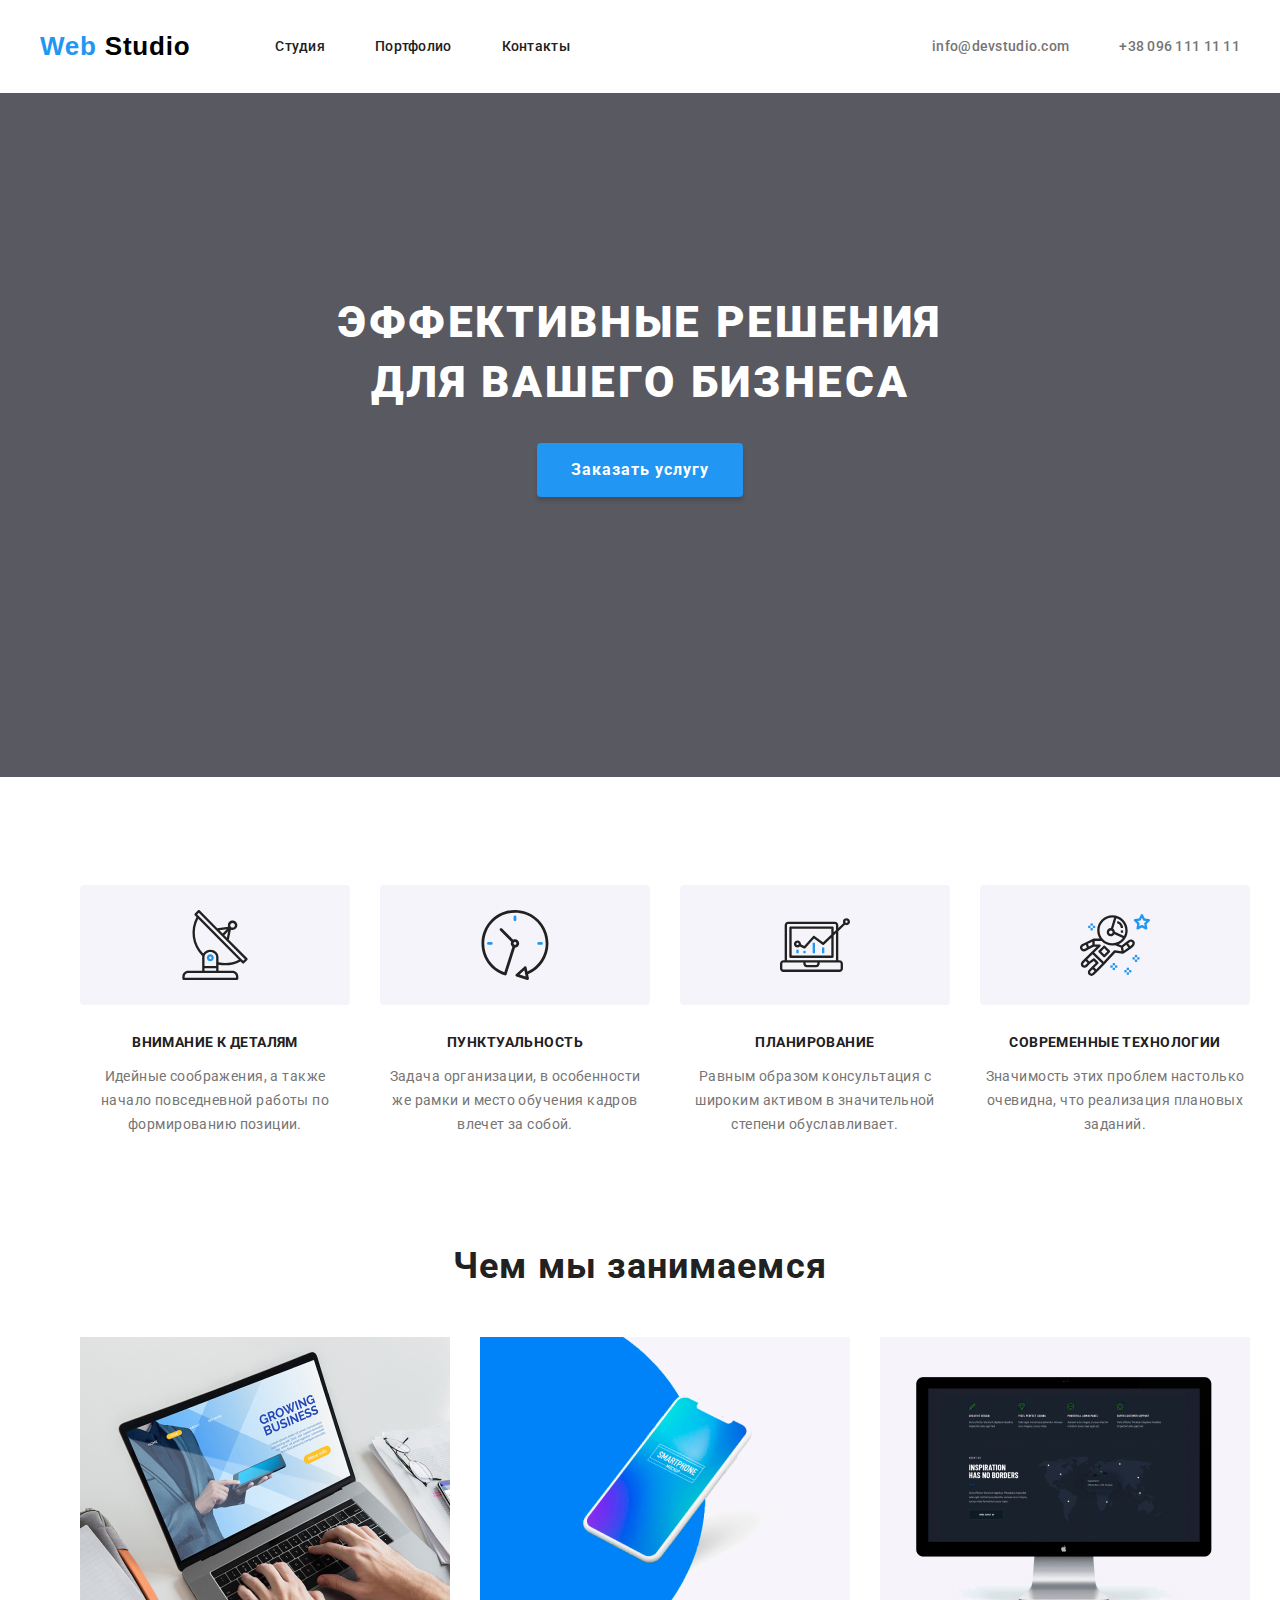
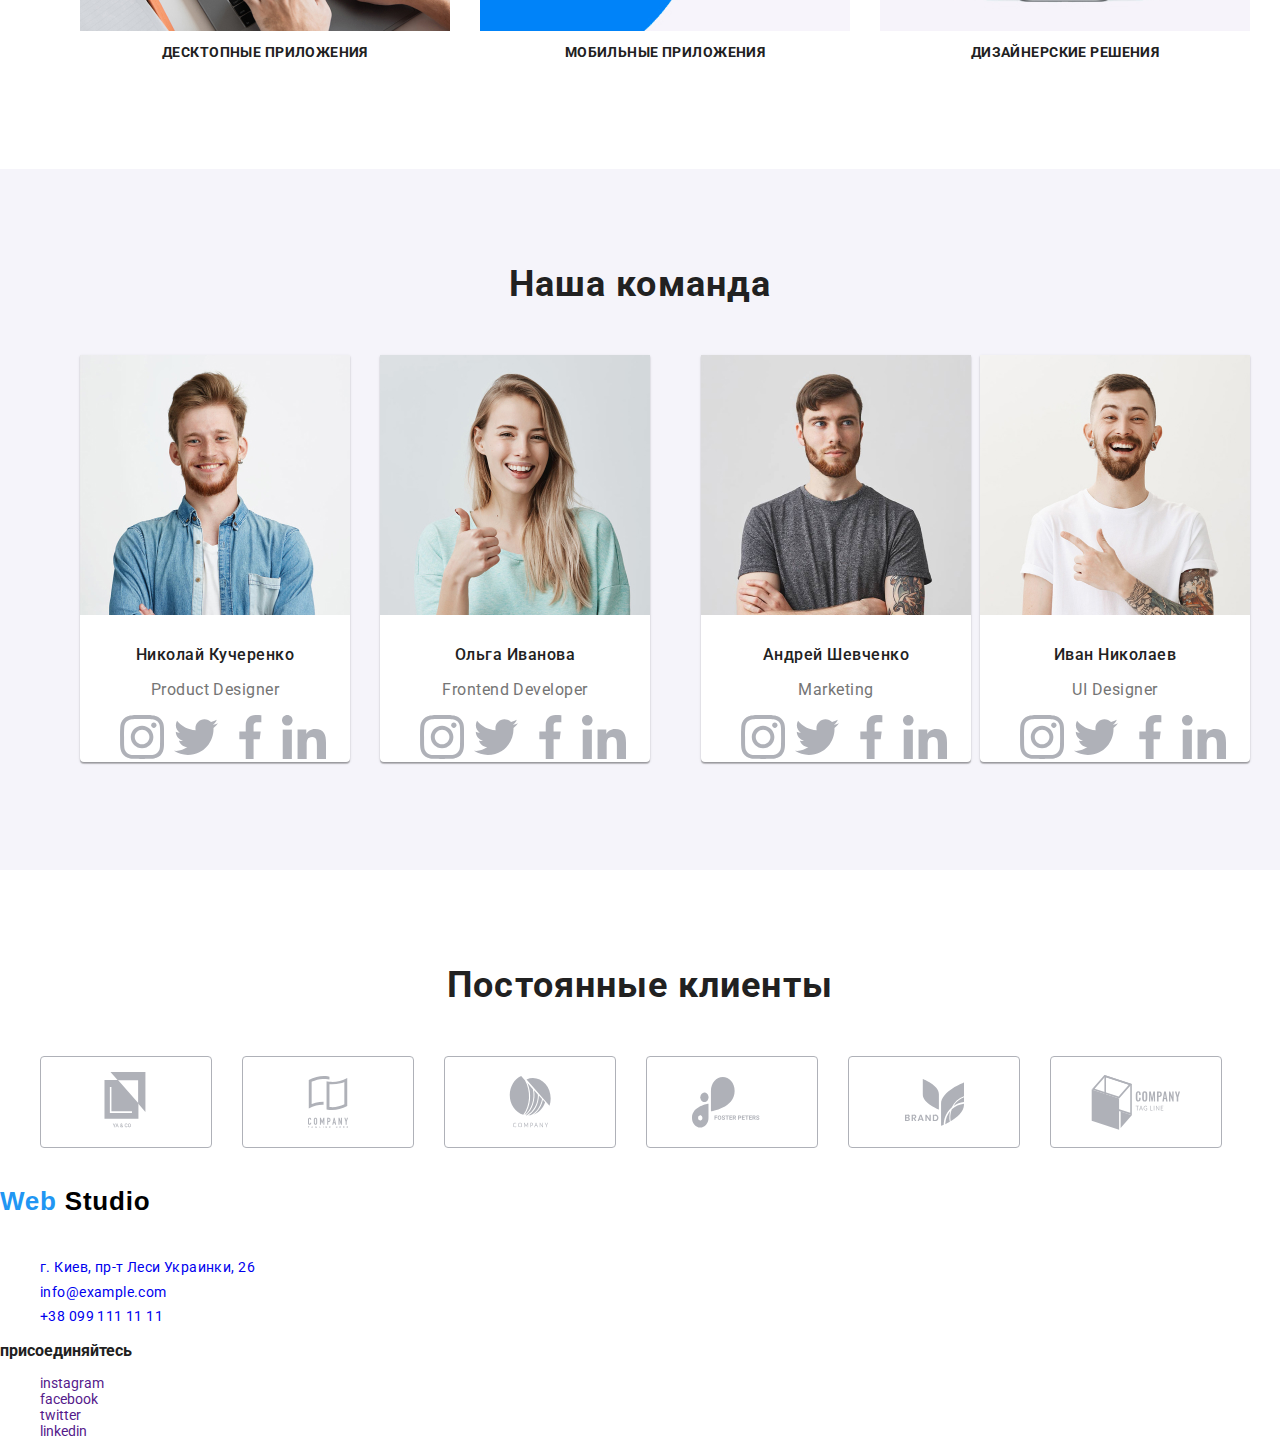
==== commit c02a6a90: "доделал клиентов" ====
--- a/index.html
+++ b/index.html
@@ -7,7 +7,7 @@
     <link rel="stylesheet" href="./css/normalize.css" />
     <link rel="stylesheet" href="./css/styles.css" />
     <link
-      href="https://fonts.googleapis.com/css2?family=Raleway:wght@700&family=Roboto:ital,wght@0,400;0,500;0,700;1,900&display=swap"
+      href="https://fonts.googleapis.com/css2?family=Roboto:wght@400;500;700;900&display=swap"
       rel="stylesheet"
     />
   </head>
@@ -170,285 +170,304 @@
         </div>
       </section>
       <!--Команда-->
-      <section class="team-container">
-        <h2 class="heading-title">Наша команда</h2>
-        <ul class="team-list list">
-          <li class="team-list-item">
-            <img
-              class="team-list-teamate-img"
-              src="./images/main-page/teamate/teamate1.jpg"
-              alt="Николай Кучеренко"
-              width="270"
-              height="260"
-            />
-            <h3 class="teamate-name">Николай Кучеренко</h3>
-            <p class="teamate-position" lang="en">Product Designer</p>
-            <ul class="team-list-social list">
-              <li class="team-list-social-item">
-                <a
-                  class="team-list-social-item-link"
-                  href=""
-                  aria-label="инстаграм"
-                >
-                  <img
-                    src="./images/main-page/social/social1.svg"
-                    alt="инстаграм"
-                    width="44"
-                    height="44"
-                  />
-                </a>
-              </li>
-              <li class="team-list-social-item">
-                <a
-                  class="team-list-social-item-link"
-                  href=""
-                  aria-label="твиттер"
-                >
-                  <img
-                    src="./images/main-page/social/social2.svg"
-                    alt="твиттер"
-                    width="44"
-                    height="44"
-                  />
-                </a>
-              </li>
-              <li class="team-list-social-item">
-                <a
-                  class="team-list-social-item-link"
-                  href=""
-                  aria-label="фейсбук"
-                >
-                  <img
-                    src="./images/main-page/social/social3.svg"
-                    alt="фейсбук"
-                    width="44"
-                    height="44"
-                  />
-                </a>
-              </li>
-              <li class="team-list-social-item">
-                <a
-                  class="team-list-social-item-link"
-                  href=""
-                  aria-label="линкедин"
-                >
-                  <img
-                    src="./images/main-page/social/social4.svg"
-                    alt="линкедин"
-                    width="44"
-                    height="44"
-                  />
-                </a>
-              </li>
-            </ul>
-          </li>
-          <li class="team-list-item">
-            <img
-              class="team-list-teamate-img"
-              src="./images/main-page/teamate/teamate2.jpg"
-              alt="Ольга Иванова"
-              width="270"
-              height="260"
-            />
-            <h3 class="teamate-name">Ольга Иванова</h3>
-            <p class="teamate-position" lang="en">Frontend Developer</p>
-            <ul class="team-list-social list">
-              <li class="team-list-social-item">
-                <a
-                  class="team-list-social-item-link"
-                  href=""
-                  aria-label="инстаграм"
-                >
-                  <img
-                    src="./images/main-page/social/social1.svg"
-                    alt="инстаграм"
-                    width="44"
-                    height="44"
-                  />
-                </a>
-              </li>
-              <li class="team-list-social-item">
-                <a
-                  class="team-list-social-item-link"
-                  href=""
-                  aria-label="твиттер"
-                >
-                  <img
-                    src="./images/main-page/social/social2.svg"
-                    alt="твиттер"
-                    width="44"
-                    height="44"
-                  />
-                </a>
-              </li>
-              <li class="team-list-social-item">
-                <a
-                  class="team-list-social-item-link"
-                  href=""
-                  aria-label="фейсбук"
-                >
-                  <img
-                    src="./images/main-page/social/social3.svg"
-                    alt="фейсбук"
-                    width="44"
-                    height="44"
-                  />
-                </a>
-              </li>
-              <li class="team-list-social-item">
-                <a
-                  class="team-list-social-item-link"
-                  href=""
-                  aria-label="линкедин"
-                >
-                  <img
-                    src="./images/main-page/social/social4.svg"
-                    alt="линкедин"
-                    width="44"
-                    height="44"
-                  />
-                </a>
-              </li>
-            </ul>
-          </li>
-          <li class="team-list-item">
-            <img
-              class="team-list-teamate-img"
-              src="./images/main-page/teamate/teamate3.jpg"
-              alt="Андрей Шевченко"
-              width="270"
-              height="260"
-            />
-            <h3 class="teamate-name">Андрей Шевченко</h3>
-            <p class="teamate-position" lang="en">Marketing</p>
-            <ul class="team-list-social list">
-              <li class="team-list-social-item">
-                <a
-                  class="team-list-social-item-link"
-                  href=""
-                  aria-label="инстаграм"
-                >
-                  <img
-                    src="./images/main-page/social/social1.svg"
-                    alt="инстаграм"
-                    width="44"
-                    height="44"
-                  />
-                </a>
-              </li>
-              <li class="team-list-social-item">
-                <a
-                  class="team-list-social-item-link"
-                  href=""
-                  aria-label="твиттер"
-                >
-                  <img
-                    src="./images/main-page/social/social2.svg"
-                    alt="твиттер"
-                    width="44"
-                    height="44"
-                  />
-                </a>
-              </li>
-              <li class="team-list-social-item">
-                <a
-                  class="team-list-social-item-link"
-                  href=""
-                  aria-label="фейсбук"
-                >
-                  <img
-                    src="./images/main-page/social/social3.svg"
-                    alt="фейсбук"
-                    width="44"
-                    height="44"
-                  />
-                </a>
-              </li>
-              <li class="team-list-social-item">
-                <a
-                  class="team-list-social-item-link"
-                  href=""
-                  aria-label="линкедин"
-                >
-                  <img
-                    src="./images/main-page/social/social4.svg"
-                    alt="линкедин"
-                    width="44"
-                    height="44"
-                  />
-                </a>
-              </li>
-            </ul>
-          </li>
-          <li class="team-list-item">
-            <img
-              src="./images/main-page/teamate/teamate4.jpg"
-              alt="Иван Николаев"
-              width="270"
-              height="260"
-            />
-            <h3 class="teamate-name">Иван Николаев</h3>
-            <p class="teamate-position" lang="en">UI Designer</p>
-            <ul class="team-list-social list">
-              <li class="team-list-social-item">
-                <a
-                  class="team-list-social-item-link"
-                  href=""
-                  aria-label="инстаграм"
-                >
-                  <img
-                    src="./images/main-page/social/social1.svg"
-                    alt="инстаграм"
-                    width="44"
-                    height="44"
-                  />
-                </a>
-              </li>
-              <li class="team-list-social-item">
-                <a
-                  class="team-list-social-item-link"
-                  href=""
-                  aria-label="твиттер"
-                >
-                  <img
-                    src="./images/main-page/social/social2.svg"
-                    alt="твиттер"
-                    width="44"
-                    height="44"
-                  />
-                </a>
-              </li>
-              <li class="team-list-social-item">
-                <a
-                  class="team-list-social-item-link"
-                  href=""
-                  aria-label="фейсбук"
-                >
-                  <img
-                    src="./images/main-page/social/social3.svg"
-                    alt="фейсбук"
-                    width="44"
-                    height="44"
-                  />
-                </a>
-              </li>
-              <li class="team-list-social-item">
-                <a
-                  class="team-list-social-item-link"
-                  href=""
-                  aria-label="линкедин"
-                >
-                  <img
-                    src="./images/main-page/social/social4.svg"
-                    alt="линкедин"
-                    width="44"
-                    height="44"
-                  />
-                </a>
-              </li>
-            </ul>
-          </li>
-        </ul>
+      <section class="team">
+        <div class="team-container">
+          <h2 class="heading-title">Наша команда</h2>
+          <ul class="team-list list">
+            <li class="team-list-item1">
+              <img
+                class="team-list-teamate-img"
+                src="./images/main-page/teamate/teamate1.jpg"
+                alt="Николай Кучеренко"
+                width="270"
+                height="260"
+              />
+              <h3 class="teamate-name">Николай Кучеренко</h3>
+              <p class="teamate-position" lang="en">Product Designer</p>
+              <ul class="team-list-social list">
+                <li class="team-list-social-item">
+                  <a
+                    class="team-list-social-item-link"
+                    href=""
+                    aria-label="инстаграм"
+                  >
+                    <img
+                      class="team-list-social-img"
+                      src="./images/main-page/social/social1.svg"
+                      alt="инстаграм"
+                      width="44"
+                      height="44"
+                    />
+                  </a>
+                </li>
+                <li class="team-list-social-item">
+                  <a
+                    class="team-list-social-item-link"
+                    href=""
+                    aria-label="твиттер"
+                  >
+                    <img
+                      class="team-list-social-img"
+                      src="./images/main-page/social/social2.svg"
+                      alt="твиттер"
+                      width="44"
+                      height="44"
+                    />
+                  </a>
+                </li>
+                <li class="team-list-social-item">
+                  <a
+                    class="team-list-social-item-link"
+                    href=""
+                    aria-label="фейсбук"
+                  >
+                    <img
+                      class="team-list-social-img"
+                      src="./images/main-page/social/social3.svg"
+                      alt="фейсбук"
+                      width="44"
+                      height="44"
+                    />
+                  </a>
+                </li>
+                <li class="team-list-social-item">
+                  <a
+                    class="team-list-social-item-link"
+                    href=""
+                    aria-label="линкедин"
+                  >
+                    <img
+                      class="team-list-social-img"
+                      src="./images/main-page/social/social4.svg"
+                      alt="линкедин"
+                      width="44"
+                      height="44"
+                    />
+                  </a>
+                </li>
+              </ul>
+            </li>
+            <li class="team-list-item2">
+              <img
+                class="team-list-teamate-img"
+                src="./images/main-page/teamate/teamate2.jpg"
+                alt="Ольга Иванова"
+                width="270"
+                height="260"
+              />
+              <h3 class="teamate-name">Ольга Иванова</h3>
+              <p class="teamate-position" lang="en">Frontend Developer</p>
+              <ul class="team-list-social list">
+                <li class="team-list-social-item">
+                  <a
+                    class="team-list-social-item-link"
+                    href=""
+                    aria-label="инстаграм"
+                  >
+                    <img
+                      class="team-list-social-img"
+                      src="./images/main-page/social/social1.svg"
+                      alt="инстаграм"
+                      width="44"
+                      height="44"
+                    />
+                  </a>
+                </li>
+                <li class="team-list-social-item">
+                  <a
+                    class="team-list-social-item-link"
+                    href=""
+                    aria-label="твиттер"
+                  >
+                    <img
+                      class="team-list-social-img"
+                      src="./images/main-page/social/social2.svg"
+                      alt="твиттер"
+                      width="44"
+                      height="44"
+                    />
+                  </a>
+                </li>
+                <li class="team-list-social-item">
+                  <a
+                    class="team-list-social-item-link"
+                    href=""
+                    aria-label="фейсбук"
+                  >
+                    <img
+                      class="team-list-social-img"
+                      src="./images/main-page/social/social3.svg"
+                      alt="фейсбук"
+                      width="44"
+                      height="44"
+                    />
+                  </a>
+                </li>
+                <li class="team-list-social-item">
+                  <a
+                    class="team-list-social-item-link"
+                    href=""
+                    aria-label="линкедин"
+                  >
+                    <img
+                      class="team-list-social-img"
+                      src="./images/main-page/social/social4.svg"
+                      alt="линкедин"
+                      width="44"
+                      height="44"
+                    />
+                  </a>
+                </li>
+              </ul>
+            </li>
+            <li class="team-list-item3">
+              <img
+                class="team-list-teamate-img"
+                src="./images/main-page/teamate/teamate3.jpg"
+                alt="Андрей Шевченко"
+                width="270"
+                height="260"
+              />
+              <h3 class="teamate-name">Андрей Шевченко</h3>
+              <p class="teamate-position" lang="en">Marketing</p>
+              <ul class="team-list-social list">
+                <li class="team-list-social-item">
+                  <a
+                    class="team-list-social-item-link"
+                    href=""
+                    aria-label="инстаграм"
+                  >
+                    <img
+                      class="team-list-social-img"
+                      src="./images/main-page/social/social1.svg"
+                      alt="инстаграм"
+                      width="44"
+                      height="44"
+                    />
+                  </a>
+                </li>
+                <li class="team-list-social-item">
+                  <a
+                    class="team-list-social-item-link"
+                    href=""
+                    aria-label="твиттер"
+                  >
+                    <img
+                      class="team-list-social-img"
+                      src="./images/main-page/social/social2.svg"
+                      alt="твиттер"
+                      width="44"
+                      height="44"
+                    />
+                  </a>
+                </li>
+                <li class="team-list-social-item">
+                  <a
+                    class="team-list-social-item-link"
+                    href=""
+                    aria-label="фейсбук"
+                  >
+                    <img
+                      class="team-list-social-img"
+                      src="./images/main-page/social/social3.svg"
+                      alt="фейсбук"
+                      width="44"
+                      height="44"
+                    />
+                  </a>
+                </li>
+                <li class="team-list-social-item">
+                  <a
+                    class="team-list-social-item-link"
+                    href=""
+                    aria-label="линкедин"
+                  >
+                    <img
+                      class="team-list-social-img"
+                      src="./images/main-page/social/social4.svg"
+                      alt="линкедин"
+                      width="44"
+                      height="44"
+                    />
+                  </a>
+                </li>
+              </ul>
+            </li>
+            <li class="team-list-item4">
+              <img
+                class="team-list-teamate-img"
+                src="./images/main-page/teamate/teamate4.jpg"
+                alt="Иван Николаев"
+                width="270"
+                height="260"
+              />
+              <h3 class="teamate-name">Иван Николаев</h3>
+              <p class="teamate-position" lang="en">UI Designer</p>
+              <ul class="team-list-social list">
+                <li class="team-list-social-item">
+                  <a
+                    class="team-list-social-item-link"
+                    href=""
+                    aria-label="инстаграм"
+                  >
+                    <img
+                      class="team-list-social-img"
+                      src="./images/main-page/social/social1.svg"
+                      alt="инстаграм"
+                      width="44"
+                      height="44"
+                    />
+                  </a>
+                </li>
+                <li class="team-list-social-item">
+                  <a
+                    class="team-list-social-item-link"
+                    href=""
+                    aria-label="твиттер"
+                  >
+                    <img
+                      class="team-list-social-img"
+                      src="./images/main-page/social/social2.svg"
+                      alt="твиттер"
+                      width="44"
+                      height="44"
+                    />
+                  </a>
+                </li>
+                <li class="team-list-social-item">
+                  <a
+                    class="team-list-social-item-link"
+                    href=""
+                    aria-label="фейсбук"
+                  >
+                    <img
+                      class="team-list-social-img"
+                      src="./images/main-page/social/social3.svg"
+                      alt="фейсбук"
+                      width="44"
+                      height="44"
+                    />
+                  </a>
+                </li>
+                <li class="team-list-social-item">
+                  <a
+                    class="team-list-social-item-link"
+                    href=""
+                    aria-label="линкедин"
+                  >
+                    <img
+                      class="team-list-social-img"
+                      src="./images/main-page/social/social4.svg"
+                      alt="линкедин"
+                      width="44"
+                      height="44"
+                    />
+                  </a>
+                </li>
+              </ul>
+            </li>
+          </ul>
+        </div>
       </section>
       <!--Постоянные клиенты-->
       <section class="ourclients">
@@ -458,7 +477,7 @@
             <a class="clients-list-item-link link" href="">
               <img
                 class="clietns-list-item-img"
-                src="./images/main-page/client/Client1.svg"
+                src="./images/main-page/client/logo 1.svg"
                 alt="Логотип компании"
               />
             </a>
@@ -467,7 +486,7 @@
             <a class="clients-list-item-link link" href="">
               <img
                 class="clietns-list-item-img"
-                src="./images/main-page/client/Client2.svg"
+                src="./images/main-page/client/logo 2.svg"
                 alt="Логотип компании"
               />
             </a>
@@ -476,7 +495,7 @@
             <a class="clients-list-item-link link" href="">
               <img
                 class="clietns-list-item-img"
-                src="./images/main-page/client/Client3.svg"
+                src="./images/main-page/client/logo 3.svg"
                 alt="Логотип компании"
               />
             </a>
@@ -485,7 +504,7 @@
             <a class="clients-list-item-link link" href="">
               <img
                 class="clietns-list-item-img"
-                src="./images/main-page/client/Client4.svg"
+                src="./images/main-page/client/logo 4.svg"
                 alt="Логотип компании"
               />
             </a>
@@ -494,7 +513,7 @@
             <a class="clients-list-item-link link" href="">
               <img
                 class="clietns-list-item-img"
-                src="./images/main-page/client/Client5.svg"
+                src="./images/main-page/client/logo 5.svg"
                 alt="Логотип компании"
               />
             </a>
@@ -503,7 +522,7 @@
             <a class="clients-list-item-link link" href="">
               <img
                 class="clietns-list-item-img"
-                src="./images/main-page/client/Client6.svg"
+                src="./images/main-page/client/logo 6.svg"
                 alt="Логотип компании"
               />
             </a>
@@ -526,7 +545,7 @@
                 href="https://goo.gl/maps/DpkzdR6np3sJu7Kr6"
                 target="_blank"
               >
-                г. Киев, пр-т Леси Украинки, 26">
+                г. Киев, пр-т Леси Украинки, 26
               </a>
             </address>
           </li>
--- a/css/styles.css
+++ b/css/styles.css
@@ -27,13 +27,6 @@
   list-style: none;
 }
 
-.header-container {
-  width: 1200px;
-  padding-left: 15px;
-  padding-right: 15px;
-  margin-left: auto;
-  margin-right: auto;
-}
 h1,
 h2,
 h3,
@@ -49,6 +42,11 @@
 .header-container {
   display: flex;
   justify-content: space-between;
+  width: 1200px;
+  padding-left: 15px;
+  padding-right: 15px;
+  margin-left: auto;
+  margin-right: auto;
 }
 .navigation {
   display: flex;
@@ -109,7 +107,9 @@
 }
 
 /*Hero Section*/
-
+.hero {
+  background-color: rgba(47, 48, 58, 0.8);
+}
 .hero-container {
   text-align: center;
   padding-top: 200px;
@@ -129,7 +129,7 @@
   text-align: center;
   letter-spacing: 0.06em;
   text-transform: uppercase;
-  /*color: var(--third-color-text);*/
+  color: var(--third-color-text);
 }
 .modal-btn {
   padding-top: 10px;
@@ -146,6 +146,8 @@
   background-color: var(--accent-color);
   border-radius: 4px;
   cursor: pointer;
+  border-color: transparent;
+  box-shadow: 0px 4px 4px rgba(0, 0, 0, 0.15);
 }
 .modal-btn:hover,
 .modal-btn:focus {
@@ -154,7 +156,11 @@
 
 /*About us*/
 
-.about-us-container {
+.about-us {
+  padding-top: 94px;
+}
+
+.about-us {
   margin-bottom: 94px;
   text-align: center;
   width: 1200px;
@@ -198,7 +204,7 @@
 
 /*what we do*/
 
-.what-we-do-container {
+.what-we-do {
   margin-bottom: 94px;
   text-align: center;
   width: 1200px;
@@ -237,7 +243,62 @@
 
 /*Team*/
 
+.team {
+  background-color: var(--background-secondary-color);
+}
+.team-container {
+  margin-bottom: 94px;
+  padding-top: 94px;
+  padding-bottom: 94px;
+  text-align: center;
+  width: 1200px;
+  padding-left: 15px;
+  padding-right: 15px;
+  margin-left: auto;
+  margin-right: auto;
+}
+.team-list-teamate-img {
+  display: block;
+  margin-bottom: 30px;
+}
+.team-list-social {
+  display: flex;
+}
+.team-list-social-item:not(:last-child) {
+  margin-right: 10px;
+}
+.team-list {
+  display: flex;
+}
+.team-list-item1 {
+  margin-right: 30px;
+  background-color: var(--background-color);
+  box-shadow: 0px 2px 1px rgba(0, 0, 0, 0.2), 0px 1px 1px rgba(0, 0, 0, 0.14),
+    0px 1px 3px rgba(0, 0, 0, 0.12);
+  border-radius: 0px 0px 4px 4px;
+}
+.team-list-item2 {
+  margin-right: 51px;
+  background-color: var(--background-color);
+  box-shadow: 0px 2px 1px rgba(0, 0, 0, 0.2), 0px 1px 1px rgba(0, 0, 0, 0.14),
+    0px 1px 3px rgba(0, 0, 0, 0.12);
+  border-radius: 0px 0px 4px 4px;
+}
+.team-list-item3 {
+  margin-right: 9px;
+  background-color: var(--background-color);
+  box-shadow: 0px 2px 1px rgba(0, 0, 0, 0.2), 0px 1px 1px rgba(0, 0, 0, 0.14),
+    0px 1px 3px rgba(0, 0, 0, 0.12);
+  border-radius: 0px 0px 4px 4px;
+}
+.team-list-item4 {
+  background-color: var(--background-color);
+  box-shadow: 0px 2px 1px rgba(0, 0, 0, 0.2), 0px 1px 1px rgba(0, 0, 0, 0.14),
+    0px 1px 3px rgba(0, 0, 0, 0.12);
+  border-radius: 0px 0px 4px 4px;
+}
 .teamate-name {
+  margin-bottom: 10px;
   font-weight: 500;
   font-size: 16px;
   line-height: 1.19;
@@ -246,6 +307,7 @@
   color: var(--secondary-color-text);
 }
 .teamate-position {
+  margin-bottom: 16px;
   font-weight: 400;
   font-size: 16px;
   line-height: 1.19;
@@ -263,8 +325,25 @@
 
 /*Clients*/
 
+.clients-list {
+  display: flex;
+}
+.clients-list-item:not(:last-child) {
+  display: flex;
+  justify-content: space-between;
+  margin-right: 30px;
+}
 .clients-list-item-link {
   background-color: var(--third-color-text);
+  display: flex;
+  justify-content: center;
+  align-items: center;
+
+  border: 1px solid #afb1b8;
+  border-radius: 4px;
+
+  width: 170px;
+  height: 90px;
 }
 .clients-list-item-link:hover,
 .clients-list-item-link:focus {
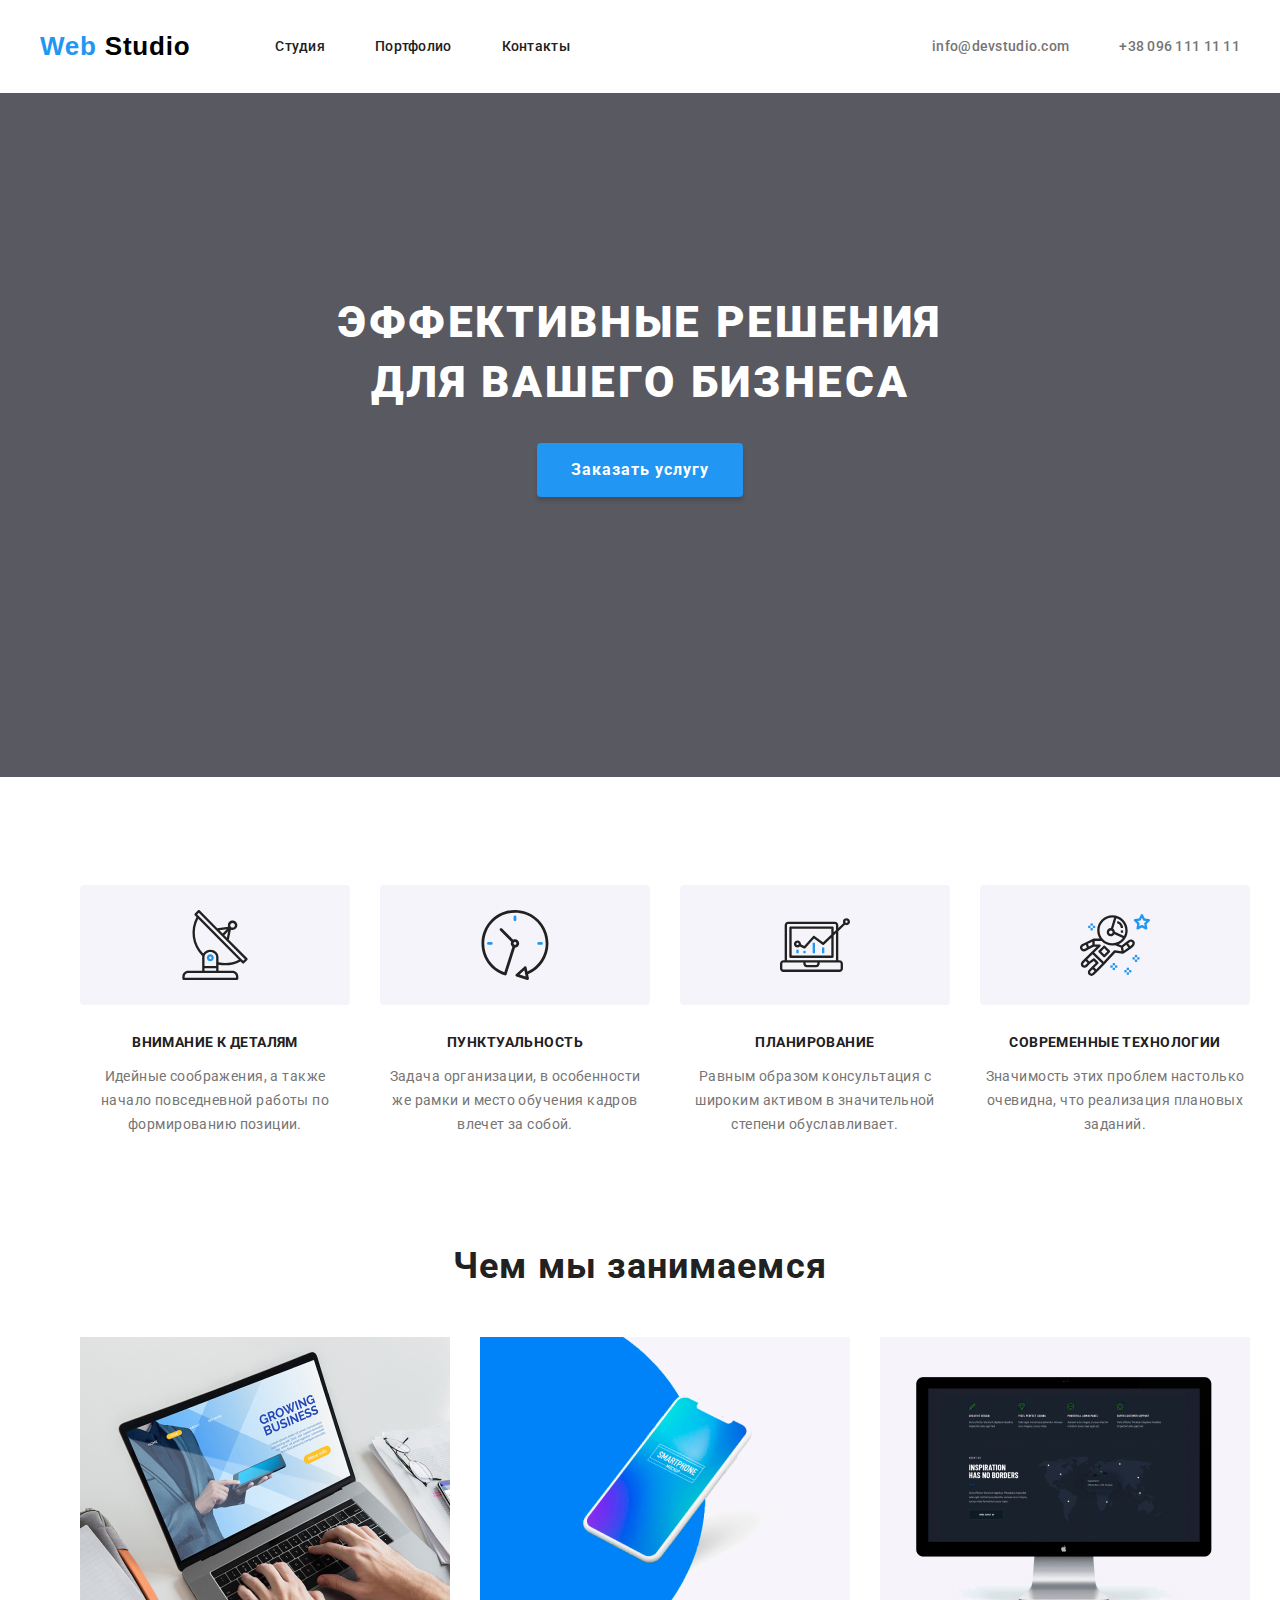
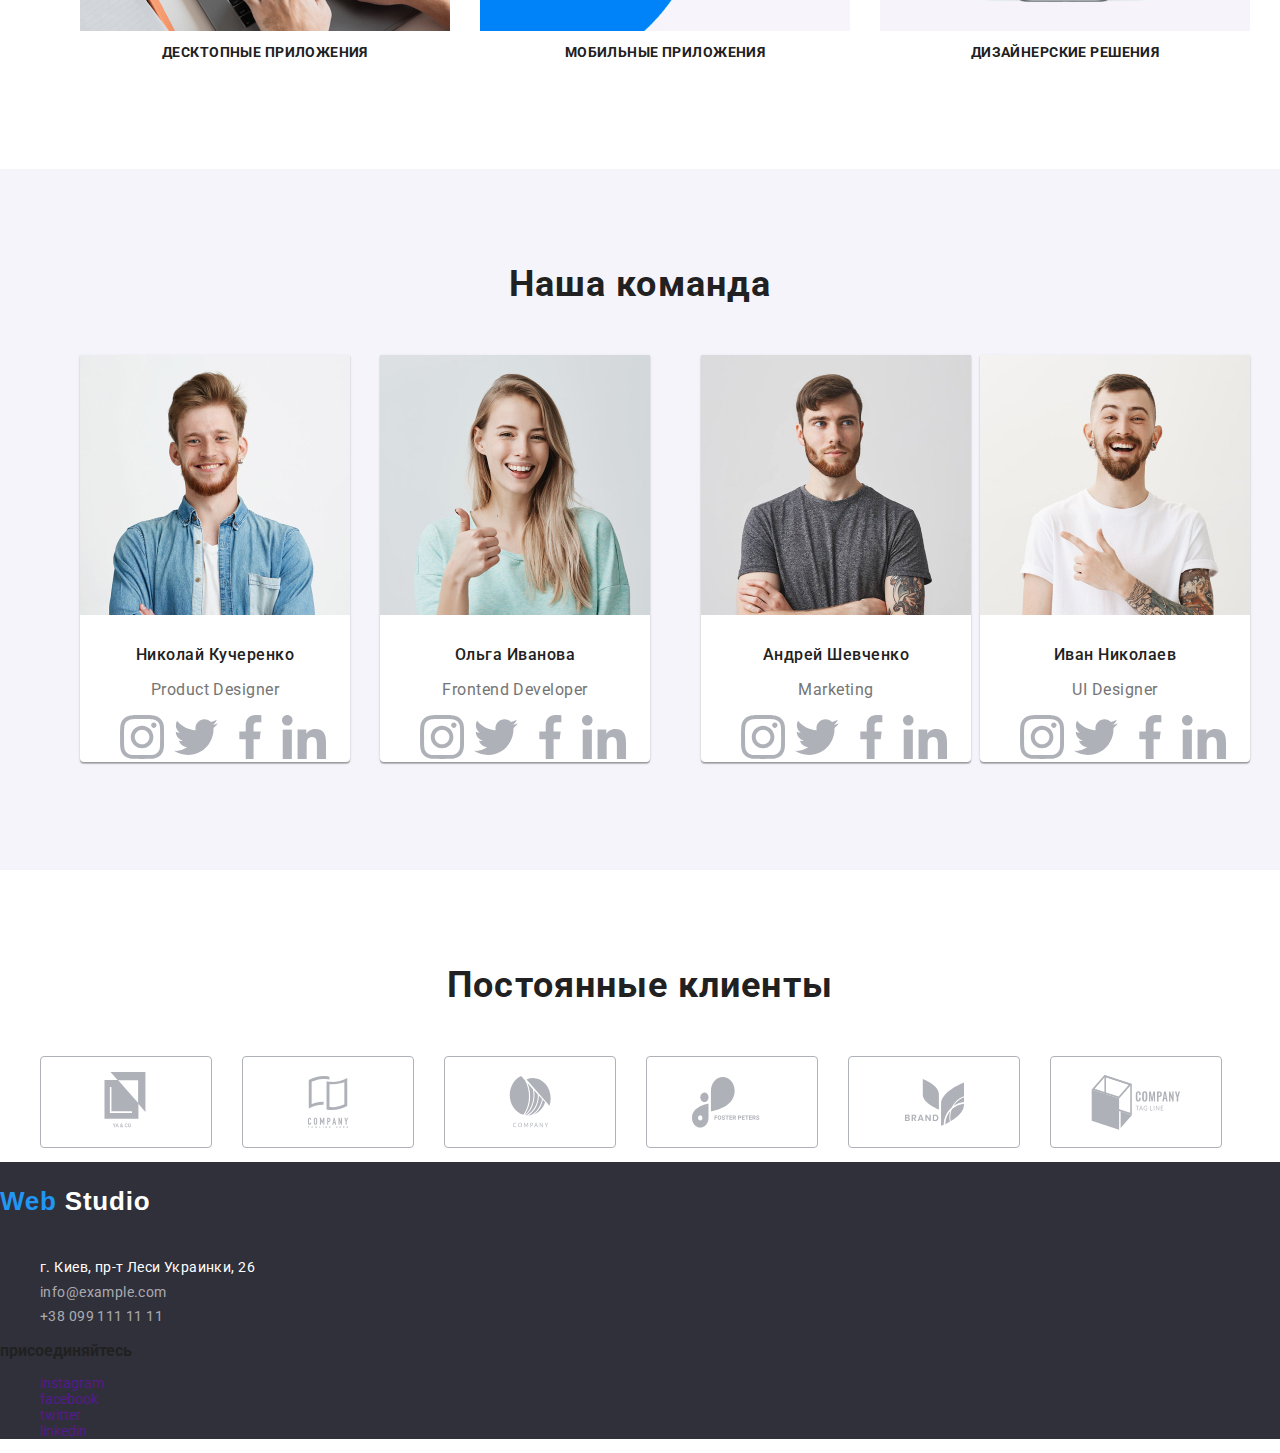
==== commit b2318cf8: "начал футер" ====
--- a/index.html
+++ b/index.html
@@ -532,78 +532,80 @@
     </main>
     <!--Дно-->
     <footer class="footer">
-      <div>
-        <a class="logo footer link" href="index.html" lang="en">
-          <span class="logo-part">Web</span>
-          <span class="logo-part2">Studio</span>
-        </a>
-        <ul class="footer-list list">
-          <li class="footer-list-item">
-            <address class="footer-list-item-adress">
+      <div class="">
+        <div class="footer-part1">
+          <a class="logo footer link" href="index.html" lang="en">
+            <span class="logo-part">Web</span>
+            <span class="logo-part2">Studio</span>
+          </a>
+          <ul class="footer-list list">
+            <li class="footer-list-item">
+              <address class="footer-list-item-adress">
+                <a
+                  class="footer-list-item-link link"
+                  href="https://goo.gl/maps/DpkzdR6np3sJu7Kr6"
+                  target="_blank"
+                >
+                  г. Киев, пр-т Леси Украинки, 26
+                </a>
+              </address>
+            </li>
+            <li class="footer-list-item">
+              <address class="footer-list-item-adress">
+                <a
+                  class="footer-list-item-link2 link"
+                  href="mail:info@example.com"
+                >
+                  info@example.com
+                </a>
+              </address>
+            </li>
+            <li class="footer-list-item">
+              <address class="footer-list-item-adress">
+                <a class="footer-list-item-link2 link" href="tel:+380991111111">
+                  +38 099 111 11 11
+                </a>
+              </address>
+            </li>
+          </ul>
+        </div>
+        <div class="footer-part2">
+          <h3 class="join-in">присоединяйтесь</h3>
+          <ul class="join-in-list list">
+            <li class="join-in-item">
               <a
-                class="footer-list-item-link link"
-                href="https://goo.gl/maps/DpkzdR6np3sJu7Kr6"
-                target="_blank"
-              >
-                г. Киев, пр-т Леси Украинки, 26
+                class="join-in-item-link link"
+                href=""
+                aria-label="ссылка на инстаграм"
+                >instagram
               </a>
-            </address>
-          </li>
-          <li class="footer-list-item">
-            <address class="footer-list-item-adress">
+            </li>
+            <li class="join-in-item">
               <a
-                class="footer-list-item-link2 link"
-                href="mail:info@example.com"
-              >
-                info@example.com
+                class="join-in-item-link link"
+                href=""
+                aria-label="ссылка на фейсбук"
+                >facebook
               </a>
-            </address>
-          </li>
-          <li class="footer-list-item">
-            <address class="footer-list-item-adress">
-              <a class="footer-list-item-link2 link" href="tel:+380991111111">
-                +38 099 111 11 11
+            </li>
+            <li class="join-in-item">
+              <a
+                class="join-in-item-link link"
+                href=""
+                aria-label="ссылка на твиттер"
+                >twitter
               </a>
-            </address>
-          </li>
-        </ul>
-      </div>
-      <div>
-        <h3 class="join-in">присоединяйтесь</h3>
-        <ul class="join-in-list list">
-          <li class="join-in-item">
-            <a
-              class="join-in-item-link link"
-              href=""
-              aria-label="ссылка на инстаграм"
-              >instagram
-            </a>
-          </li>
-          <li class="join-in-item">
-            <a
-              class="join-in-item-link link"
-              href=""
-              aria-label="ссылка на фейсбук"
-              >facebook
-            </a>
-          </li>
-          <li class="join-in-item">
-            <a
-              class="join-in-item-link link"
-              href=""
-              aria-label="ссылка на твиттер"
-              >twitter
-            </a>
-          </li>
-          <li class="join-in-item">
-            <a
-              class="join-in-item-link link"
-              href=""
-              aria-label="ссылка на линкедин"
-              >linkedin
-            </a>
-          </li>
-        </ul>
+            </li>
+            <li class="join-in-item">
+              <a
+                class="join-in-item-link link"
+                href=""
+                aria-label="ссылка на линкедин"
+                >linkedin
+              </a>
+            </li>
+          </ul>
+        </div>
       </div>
     </footer>
   </body>
--- a/css/styles.css
+++ b/css/styles.css
@@ -351,17 +351,20 @@
 }
 
 /*Footer*/
-
-/*.logo-part2 {
+.footer {
+  background-color: var(--background-footer-color);
+}
+
+.logo-part2 {
   color: var(--third-color-text);
-}*/
+}
 .footer-list-item-link {
   font-style: normal;
   font-weight: 400;
   font-size: 14px;
   line-height: 1.71;
   letter-spacing: 0.03em;
-  /*color: var(--third-color-text);*/
+  color: var(--third-color-text);
   text-decoration: none;
 }
 .footer-list-item-link2 {
@@ -370,7 +373,7 @@
   font-size: 14px;
   line-height: 24px;
   letter-spacing: 0.03em;
-  /*color: rgba(255, 255, 255, 0.6);*/
+  color: rgba(255, 255, 255, 0.6);
 }
 
 /*portfolio.html*/
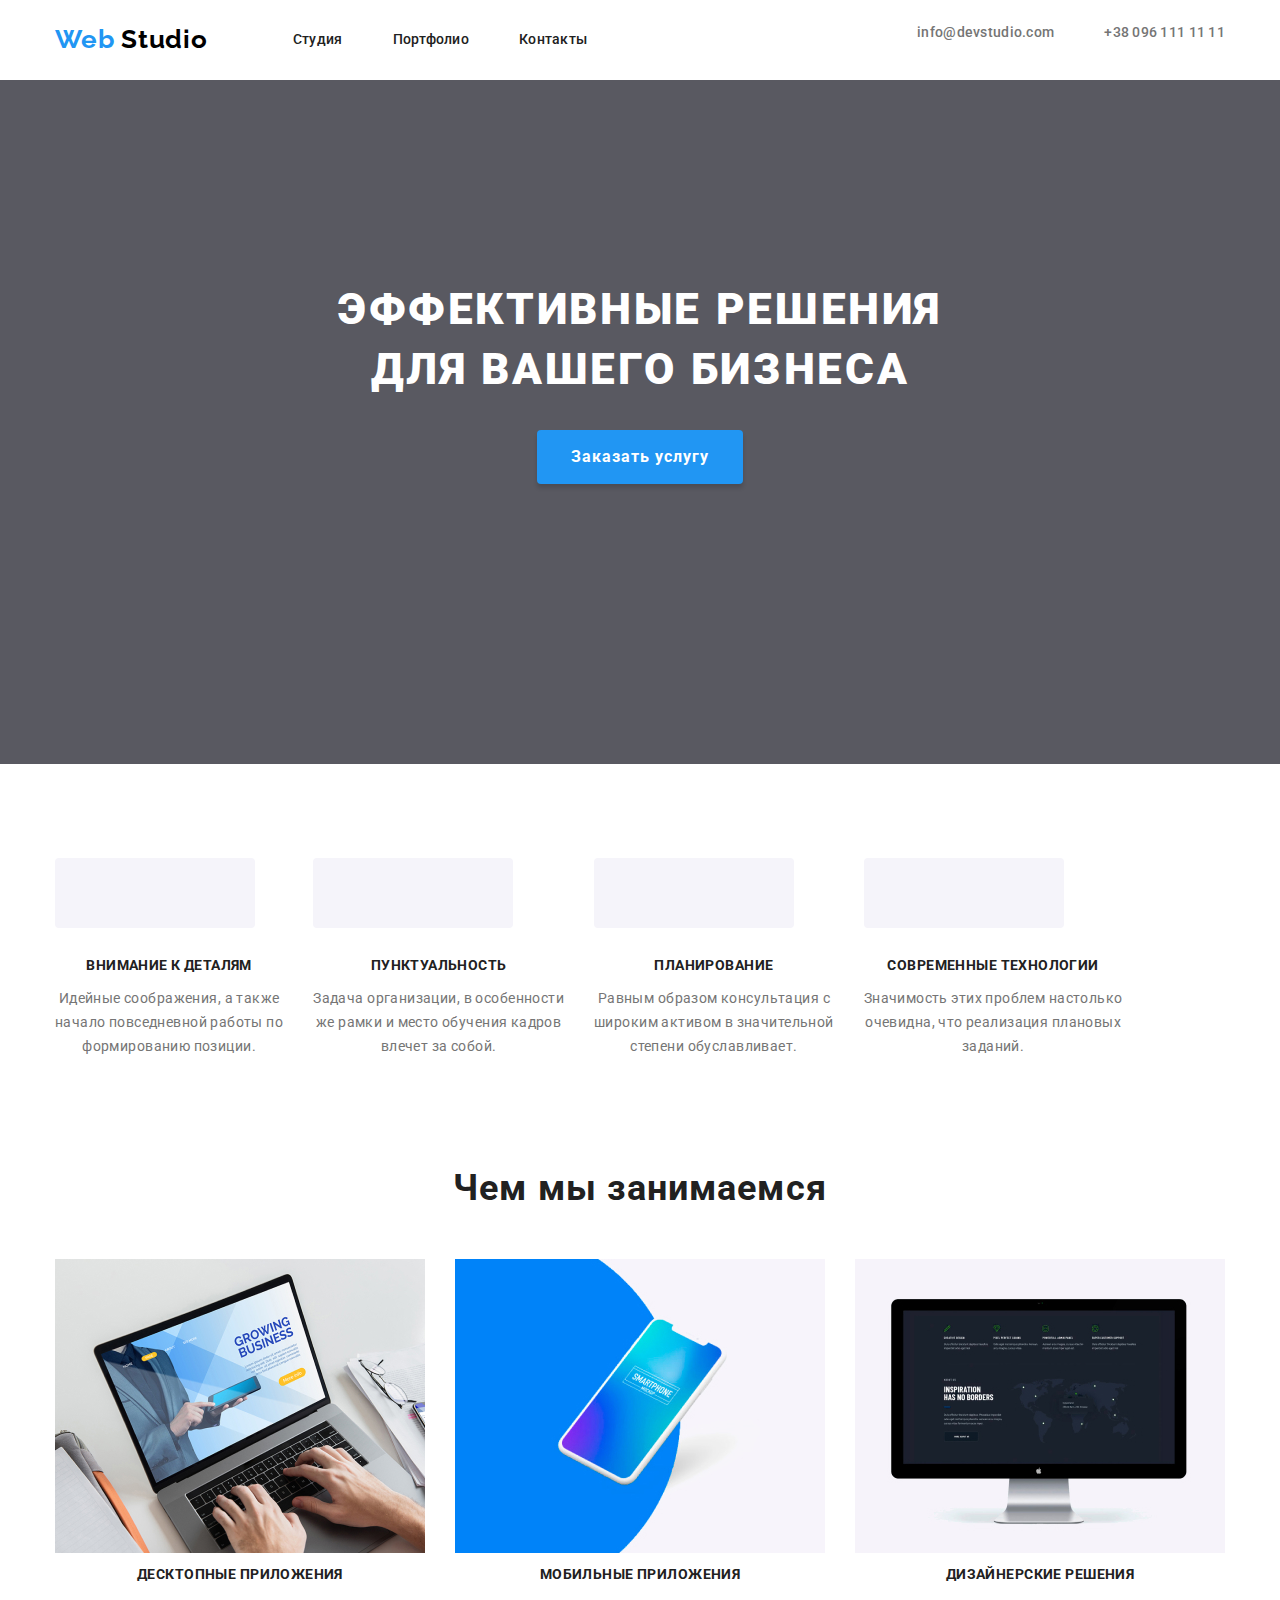
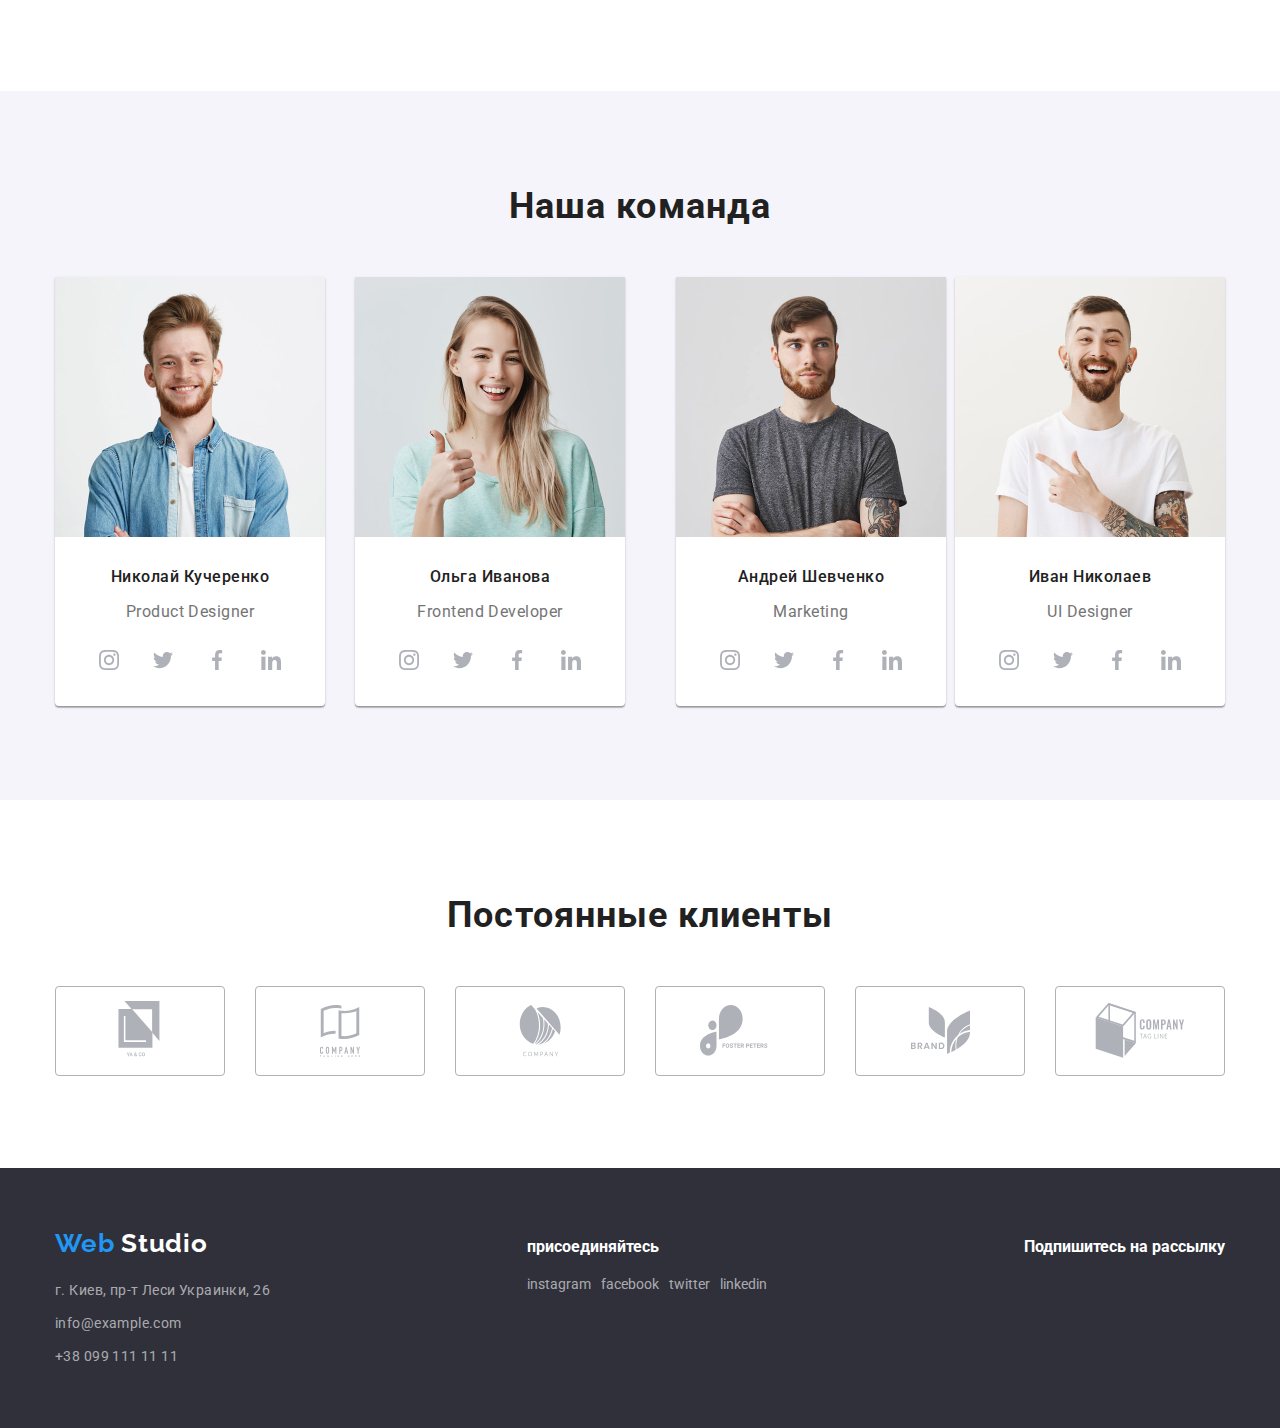
==== commit 3212e8fe: "index done" ====
--- a/index.html
+++ b/index.html
@@ -7,7 +7,7 @@
     <link rel="stylesheet" href="./css/normalize.css" />
     <link rel="stylesheet" href="./css/styles.css" />
     <link
-      href="https://fonts.googleapis.com/css2?family=Roboto:wght@400;500;700;900&display=swap"
+      href="https://fonts.googleapis.com/css2?family=Raleway:wght@500&family=Roboto:wght@400;500;700;900&display=swap"
       rel="stylesheet"
     />
   </head>
@@ -471,70 +471,72 @@
       </section>
       <!--Постоянные клиенты-->
       <section class="ourclients">
-        <h2 class="heading-title">Постоянные клиенты</h2>
-        <ul class="clients-list list">
-          <li class="clients-list-item">
-            <a class="clients-list-item-link link" href="">
-              <img
-                class="clietns-list-item-img"
-                src="./images/main-page/client/logo 1.svg"
-                alt="Логотип компании"
-              />
-            </a>
-          </li>
-          <li class="clients-list-item">
-            <a class="clients-list-item-link link" href="">
-              <img
-                class="clietns-list-item-img"
-                src="./images/main-page/client/logo 2.svg"
-                alt="Логотип компании"
-              />
-            </a>
-          </li>
-          <li class="clients-list-item">
-            <a class="clients-list-item-link link" href="">
-              <img
-                class="clietns-list-item-img"
-                src="./images/main-page/client/logo 3.svg"
-                alt="Логотип компании"
-              />
-            </a>
-          </li>
-          <li class="clients-list-item">
-            <a class="clients-list-item-link link" href="">
-              <img
-                class="clietns-list-item-img"
-                src="./images/main-page/client/logo 4.svg"
-                alt="Логотип компании"
-              />
-            </a>
-          </li>
-          <li class="clients-list-item">
-            <a class="clients-list-item-link link" href="">
-              <img
-                class="clietns-list-item-img"
-                src="./images/main-page/client/logo 5.svg"
-                alt="Логотип компании"
-              />
-            </a>
-          </li>
-          <li class="clients-list-item">
-            <a class="clients-list-item-link link" href="">
-              <img
-                class="clietns-list-item-img"
-                src="./images/main-page/client/logo 6.svg"
-                alt="Логотип компании"
-              />
-            </a>
-          </li>
-        </ul>
+        <div class="ourclients-container">
+          <h2 class="heading-title">Постоянные клиенты</h2>
+          <ul class="clients-list list">
+            <li class="clients-list-item">
+              <a class="clients-list-item-link link" href="">
+                <img
+                  class="clietns-list-item-img"
+                  src="./images/main-page/client/logo1.svg"
+                  alt="Логотип компании"
+                />
+              </a>
+            </li>
+            <li class="clients-list-item">
+              <a class="clients-list-item-link link" href="">
+                <img
+                  class="clietns-list-item-img"
+                  src="./images/main-page/client/logo2.svg"
+                  alt="Логотип компании"
+                />
+              </a>
+            </li>
+            <li class="clients-list-item">
+              <a class="clients-list-item-link link" href="">
+                <img
+                  class="clietns-list-item-img"
+                  src="./images/main-page/client/logo3.svg"
+                  alt="Логотип компании"
+                />
+              </a>
+            </li>
+            <li class="clients-list-item">
+              <a class="clients-list-item-link link" href="">
+                <img
+                  class="clietns-list-item-img"
+                  src="./images/main-page/client/logo4.svg"
+                  alt="Логотип компании"
+                />
+              </a>
+            </li>
+            <li class="clients-list-item">
+              <a class="clients-list-item-link link" href="">
+                <img
+                  class="clietns-list-item-img"
+                  src="./images/main-page/client/logo5.svg"
+                  alt="Логотип компании"
+                />
+              </a>
+            </li>
+            <li class="clients-list-item">
+              <a class="clients-list-item-link link" href="">
+                <img
+                  class="clietns-list-item-img"
+                  src="./images/main-page/client/logo6.svg"
+                  alt="Логотип компании"
+                />
+              </a>
+            </li>
+          </ul>
+        </div>
       </section>
     </main>
     <!--Дно-->
     <footer class="footer">
-      <div class="">
+      <div class="footer-container">
         <div class="footer-part1">
-          <a class="logo footer link" href="index.html" lang="en">
+          <a class="logo-footer link" href="index.html" lang="en">
             <span class="logo-part">Web</span>
             <span class="logo-part2">Studio</span>
           </a>
@@ -606,6 +608,11 @@
             </li>
           </ul>
         </div>
+        <div class="footer-part3">
+          <h3 class="mail-form">
+            Подпишитесь на рассылку
+          </h3>
+        </div>
       </div>
     </footer>
   </body>
--- a/css/styles.css
+++ b/css/styles.css
@@ -19,12 +19,23 @@
 
 /*index.html*/
 
+html {
+  box-sizing: border-box;
+}
+
+*,
+*::before,
+*::after {
+  box-sizing: inherit;
+}
 .link {
   text-decoration: none;
   display: block;
 }
 .list {
   list-style: none;
+  padding: 0px;
+  margin: 0px;
 }
 
 h1,
@@ -269,6 +280,12 @@
 }
 .team-list {
   display: flex;
+  justify-content: space-between;
+}
+.team-list-social {
+  padding-right: 32px;
+  padding-bottom: 24px;
+  padding-left: 32px;
 }
 .team-list-item1 {
   margin-right: 30px;
@@ -322,9 +339,26 @@
 .team-list-social-item-link:focus {
   background-color: var(--accent-color);
 }
+.team-list-social-img {
+  display: block;
+  padding: 12px;
+  width: 44px;
+  height: 44px;
+}
 
 /*Clients*/
 
+.ourclients {
+  padding-bottom: 92px;
+}
+.ourclients-container {
+  text-align: center;
+  width: 1200px;
+  padding-left: 15px;
+  padding-right: 15px;
+  margin-left: auto;
+  margin-right: auto;
+}
 .clients-list {
   display: flex;
 }
@@ -354,7 +388,28 @@
 .footer {
   background-color: var(--background-footer-color);
 }
-
+.footer-container {
+  display: flex;
+  justify-content: space-between;
+  align-items: baseline;
+}
+.footer-container {
+  margin-right: auto;
+  margin-left: auto;
+  width: 1200px;
+  padding-right: 15px;
+  padding-left: 15px;
+}
+.logo-footer {
+  font-family: var(--secondary-font);
+  font-weight: 700;
+  font-size: 26px;
+  line-height: 1.19;
+  letter-spacing: 0.03em;
+  color: #000000;
+  padding-top: 60px;
+  padding-bottom: 20px;
+}
 .logo-part2 {
   color: var(--third-color-text);
 }
@@ -364,7 +419,7 @@
   font-size: 14px;
   line-height: 1.71;
   letter-spacing: 0.03em;
-  color: var(--third-color-text);
+  color: rgba(255, 255, 255, 0.6);
   text-decoration: none;
 }
 .footer-list-item-link2 {
@@ -374,6 +429,28 @@
   line-height: 24px;
   letter-spacing: 0.03em;
   color: rgba(255, 255, 255, 0.6);
+}
+.join-in-item-link {
+  color: rgba(255, 255, 255, 0.6);
+}
+.join-in {
+  color: var(--background-color);
+  margin-bottom: 20px;
+}
+.mail-form {
+  color: var(--background-color);
+}
+.footer-list {
+  padding-bottom: 60px;
+}
+.footer-list-item:not(:last-child) {
+  margin-bottom: 9px;
+}
+.join-in-list {
+  display: flex;
+}
+.join-in-item:not(:last-child) {
+  margin-right: 10px;
 }
 
 /*portfolio.html*/
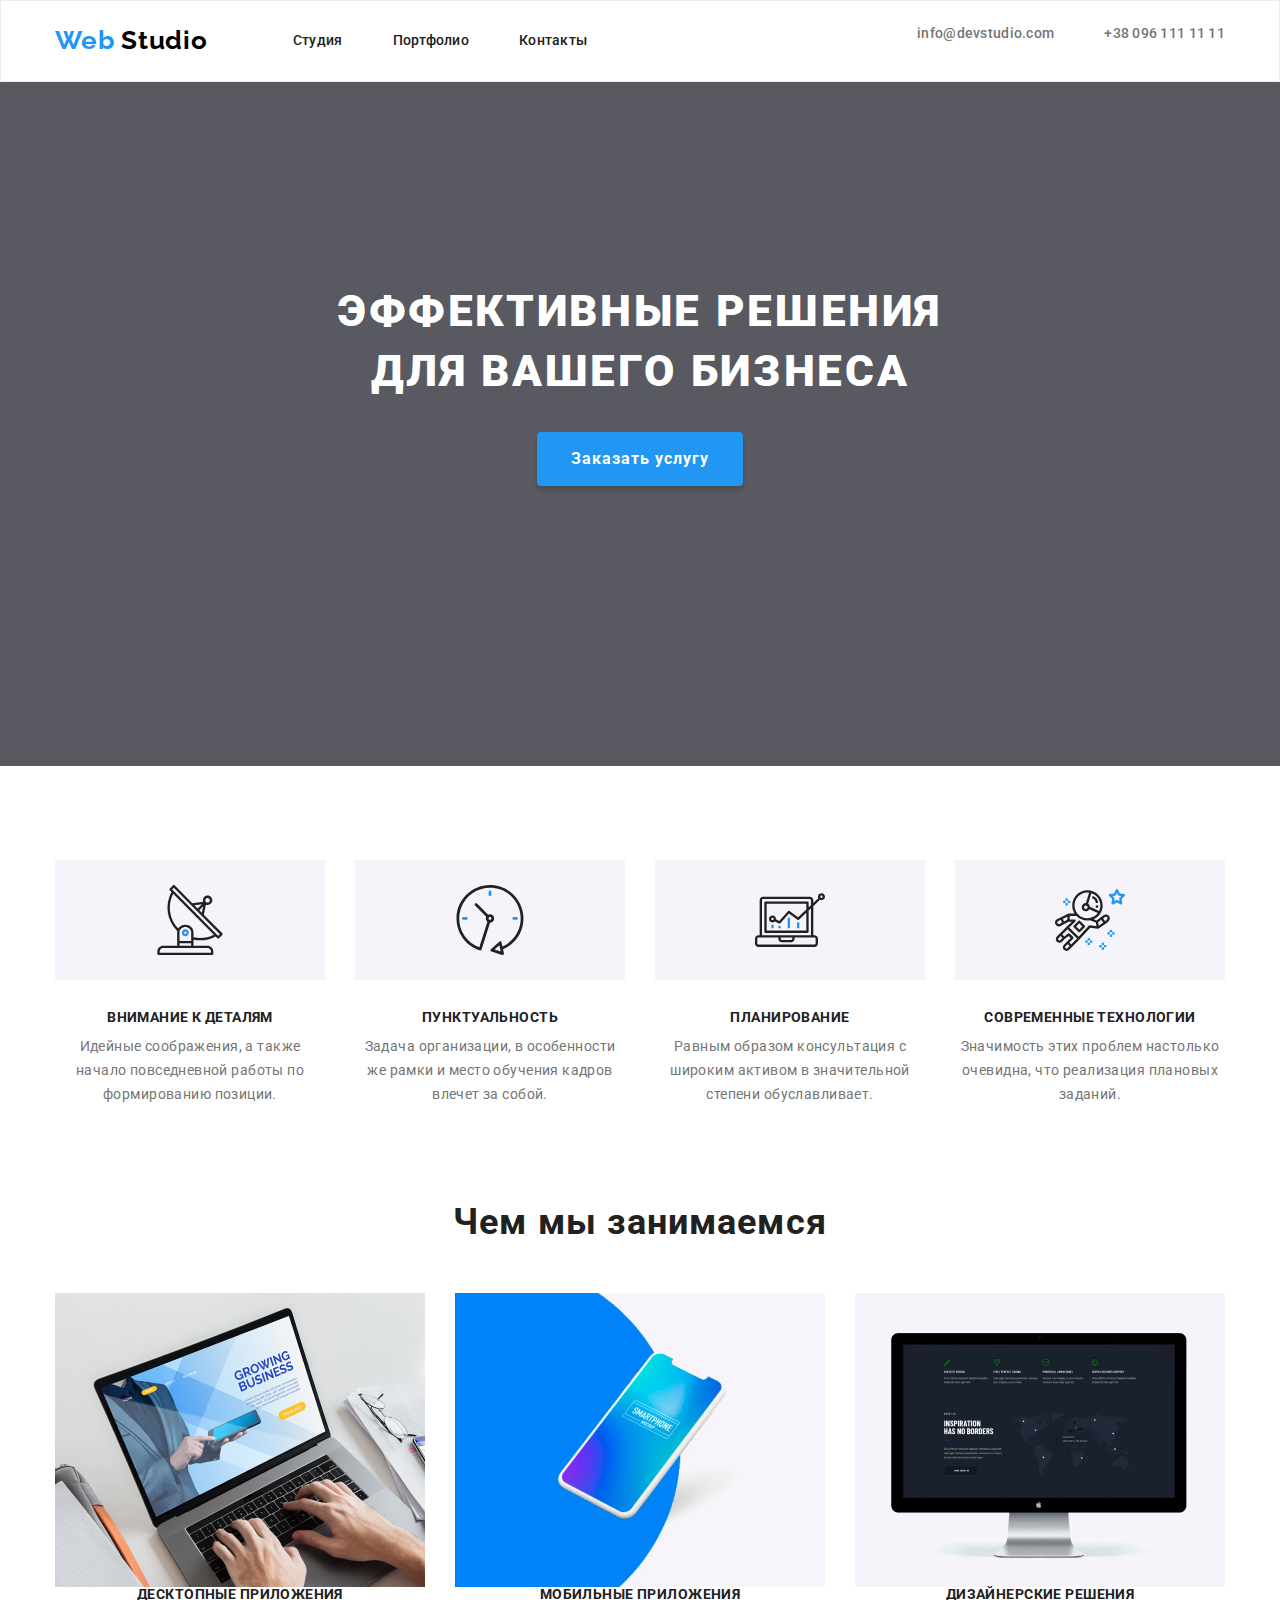
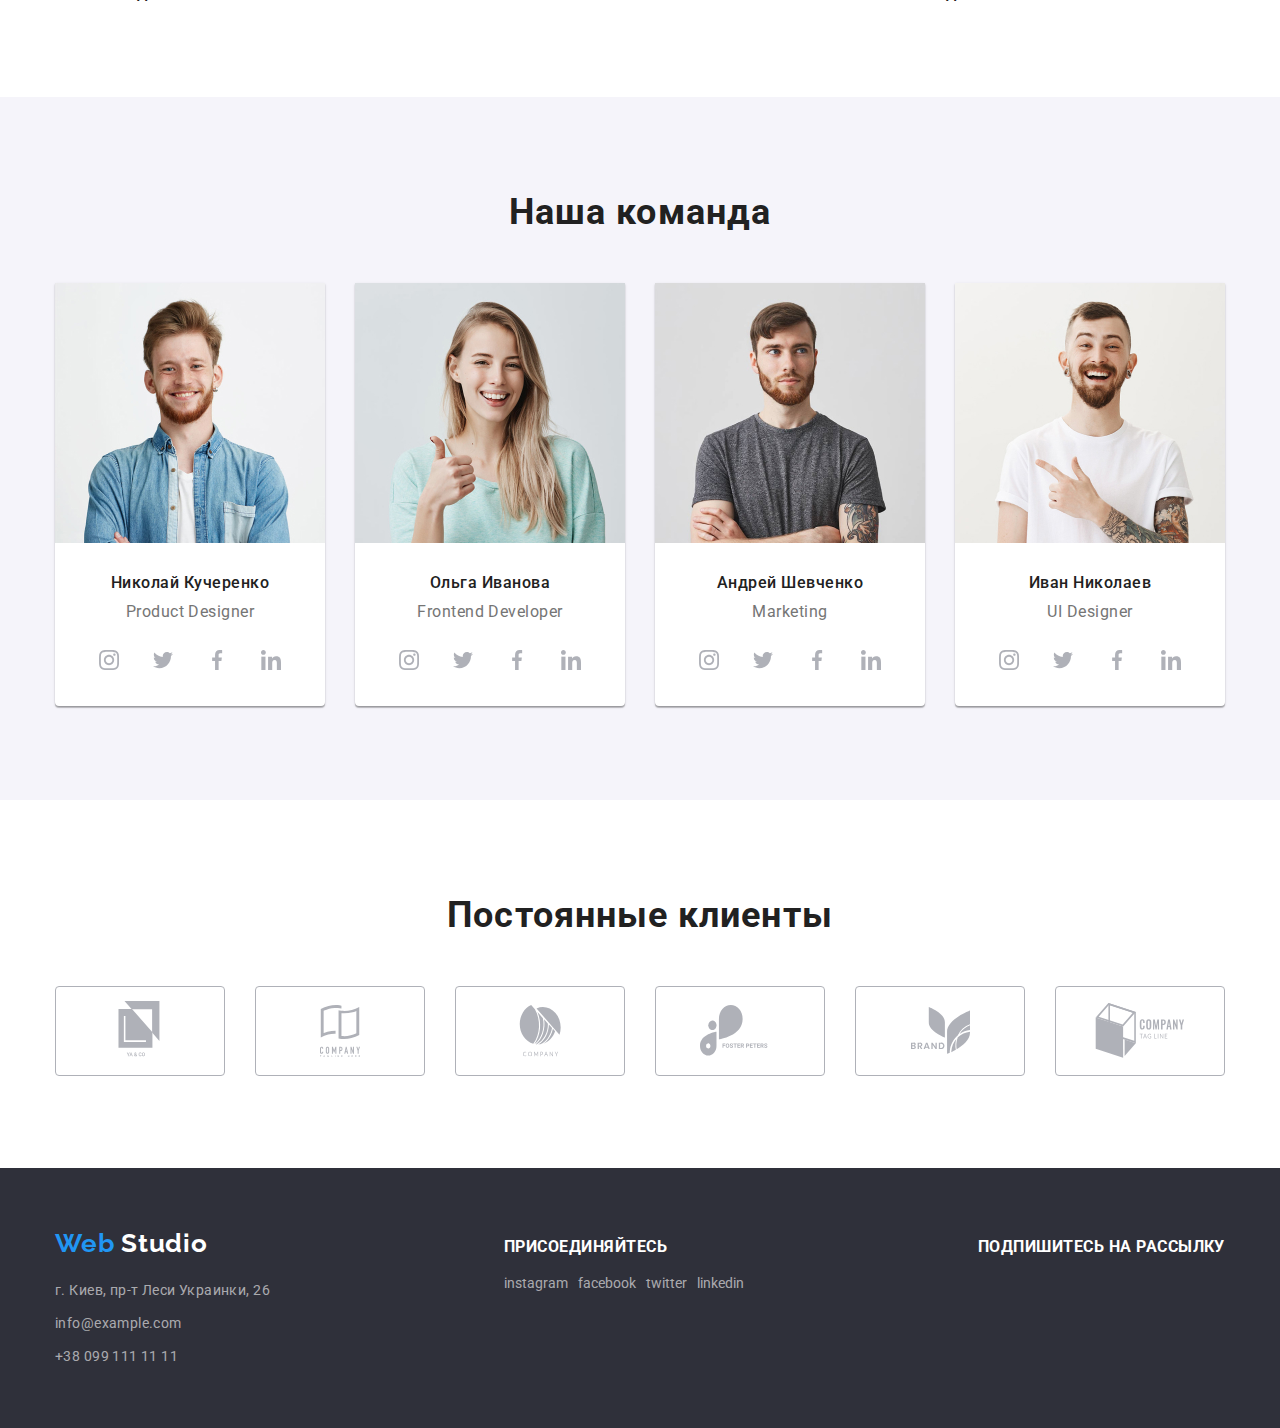
==== commit 862ff6d0: "homework#3 maybe done3" ====
--- a/index.html
+++ b/index.html
@@ -174,7 +174,7 @@
         <div class="team-container">
           <h2 class="heading-title">Наша команда</h2>
           <ul class="team-list list">
-            <li class="team-list-item1">
+            <li class="team-list-item">
               <img
                 class="team-list-teamate-img"
                 src="./images/main-page/teamate/teamate1.jpg"
@@ -187,7 +187,7 @@
               <ul class="team-list-social list">
                 <li class="team-list-social-item">
                   <a
-                    class="team-list-social-item-link"
+                    class="team-list-social-item-link link"
                     href=""
                     aria-label="инстаграм"
                   >
@@ -202,7 +202,7 @@
                 </li>
                 <li class="team-list-social-item">
                   <a
-                    class="team-list-social-item-link"
+                    class="team-list-social-item-link link"
                     href=""
                     aria-label="твиттер"
                   >
@@ -217,7 +217,7 @@
                 </li>
                 <li class="team-list-social-item">
                   <a
-                    class="team-list-social-item-link"
+                    class="team-list-social-item-link link"
                     href=""
                     aria-label="фейсбук"
                   >
@@ -232,7 +232,7 @@
                 </li>
                 <li class="team-list-social-item">
                   <a
-                    class="team-list-social-item-link"
+                    class="team-list-social-item-link link"
                     href=""
                     aria-label="линкедин"
                   >
@@ -247,7 +247,7 @@
                 </li>
               </ul>
             </li>
-            <li class="team-list-item2">
+            <li class="team-list-item">
               <img
                 class="team-list-teamate-img"
                 src="./images/main-page/teamate/teamate2.jpg"
@@ -260,7 +260,7 @@
               <ul class="team-list-social list">
                 <li class="team-list-social-item">
                   <a
-                    class="team-list-social-item-link"
+                    class="team-list-social-item-link link"
                     href=""
                     aria-label="инстаграм"
                   >
@@ -275,7 +275,7 @@
                 </li>
                 <li class="team-list-social-item">
                   <a
-                    class="team-list-social-item-link"
+                    class="team-list-social-item-link link"
                     href=""
                     aria-label="твиттер"
                   >
@@ -290,7 +290,7 @@
                 </li>
                 <li class="team-list-social-item">
                   <a
-                    class="team-list-social-item-link"
+                    class="team-list-social-item-link link"
                     href=""
                     aria-label="фейсбук"
                   >
@@ -305,7 +305,7 @@
                 </li>
                 <li class="team-list-social-item">
                   <a
-                    class="team-list-social-item-link"
+                    class="team-list-social-item-link link"
                     href=""
                     aria-label="линкедин"
                   >
@@ -320,7 +320,7 @@
                 </li>
               </ul>
             </li>
-            <li class="team-list-item3">
+            <li class="team-list-item">
               <img
                 class="team-list-teamate-img"
                 src="./images/main-page/teamate/teamate3.jpg"
@@ -333,7 +333,7 @@
               <ul class="team-list-social list">
                 <li class="team-list-social-item">
                   <a
-                    class="team-list-social-item-link"
+                    class="team-list-social-item-link link"
                     href=""
                     aria-label="инстаграм"
                   >
@@ -348,7 +348,7 @@
                 </li>
                 <li class="team-list-social-item">
                   <a
-                    class="team-list-social-item-link"
+                    class="team-list-social-item-link link"
                     href=""
                     aria-label="твиттер"
                   >
@@ -363,7 +363,7 @@
                 </li>
                 <li class="team-list-social-item">
                   <a
-                    class="team-list-social-item-link"
+                    class="team-list-social-item-link link"
                     href=""
                     aria-label="фейсбук"
                   >
@@ -378,7 +378,7 @@
                 </li>
                 <li class="team-list-social-item">
                   <a
-                    class="team-list-social-item-link"
+                    class="team-list-social-item-link link"
                     href=""
                     aria-label="линкедин"
                   >
@@ -393,7 +393,7 @@
                 </li>
               </ul>
             </li>
-            <li class="team-list-item4">
+            <li class="team-list-item">
               <img
                 class="team-list-teamate-img"
                 src="./images/main-page/teamate/teamate4.jpg"
@@ -406,7 +406,7 @@
               <ul class="team-list-social list">
                 <li class="team-list-social-item">
                   <a
-                    class="team-list-social-item-link"
+                    class="team-list-social-item-link link"
                     href=""
                     aria-label="инстаграм"
                   >
@@ -421,7 +421,7 @@
                 </li>
                 <li class="team-list-social-item">
                   <a
-                    class="team-list-social-item-link"
+                    class="team-list-social-item-link link"
                     href=""
                     aria-label="твиттер"
                   >
@@ -436,7 +436,7 @@
                 </li>
                 <li class="team-list-social-item">
                   <a
-                    class="team-list-social-item-link"
+                    class="team-list-social-item-link link"
                     href=""
                     aria-label="фейсбук"
                   >
@@ -451,7 +451,7 @@
                 </li>
                 <li class="team-list-social-item">
                   <a
-                    class="team-list-social-item-link"
+                    class="team-list-social-item-link link"
                     href=""
                     aria-label="линкедин"
                   >
--- a/css/styles.css
+++ b/css/styles.css
@@ -22,7 +22,6 @@
 html {
   box-sizing: border-box;
 }
-
 *,
 *::before,
 *::after {
@@ -47,9 +46,15 @@
   margin-top: 0;
   margin-bottom: 0;
 }
+p {
+  margin: 0px;
+}
 
 /*Header*/
 
+.header {
+  border: 1px solid #ececec;
+}
 .header-container {
   display: flex;
   justify-content: space-between;
@@ -169,10 +174,10 @@
 
 .about-us {
   padding-top: 94px;
-}
-
-.about-us {
-  margin-bottom: 94px;
+  padding-bottom: 94px;
+}
+
+.about-us-container {
   text-align: center;
   width: 1200px;
   padding-left: 15px;
@@ -188,12 +193,13 @@
 }
 .about-us-list-item-img {
   display: block;
-  margin-bottom: 30px;
   padding-top: 25px;
   padding-right: 100px;
   padding-bottom: 25px;
   padding-left: 100px;
-  border-radius: 4px;
+  margin-bottom: 30px;
+  width: 270px;
+  height: 120px;
   background-color: var(--background-secondary-color);
 }
 .about-us-title {
@@ -287,33 +293,13 @@
   padding-bottom: 24px;
   padding-left: 32px;
 }
-.team-list-item1 {
+.team-list-item {
   margin-right: 30px;
   background-color: var(--background-color);
   box-shadow: 0px 2px 1px rgba(0, 0, 0, 0.2), 0px 1px 1px rgba(0, 0, 0, 0.14),
     0px 1px 3px rgba(0, 0, 0, 0.12);
   border-radius: 0px 0px 4px 4px;
 }
-.team-list-item2 {
-  margin-right: 51px;
-  background-color: var(--background-color);
-  box-shadow: 0px 2px 1px rgba(0, 0, 0, 0.2), 0px 1px 1px rgba(0, 0, 0, 0.14),
-    0px 1px 3px rgba(0, 0, 0, 0.12);
-  border-radius: 0px 0px 4px 4px;
-}
-.team-list-item3 {
-  margin-right: 9px;
-  background-color: var(--background-color);
-  box-shadow: 0px 2px 1px rgba(0, 0, 0, 0.2), 0px 1px 1px rgba(0, 0, 0, 0.14),
-    0px 1px 3px rgba(0, 0, 0, 0.12);
-  border-radius: 0px 0px 4px 4px;
-}
-.team-list-item4 {
-  background-color: var(--background-color);
-  box-shadow: 0px 2px 1px rgba(0, 0, 0, 0.2), 0px 1px 1px rgba(0, 0, 0, 0.14),
-    0px 1px 3px rgba(0, 0, 0, 0.12);
-  border-radius: 0px 0px 4px 4px;
-}
 .teamate-name {
   margin-bottom: 10px;
   font-weight: 500;
@@ -436,9 +422,16 @@
 .join-in {
   color: var(--background-color);
   margin-bottom: 20px;
+  line-height: 16px;
+  letter-spacing: 0.03em;
+  text-transform: uppercase;
 }
 .mail-form {
   color: var(--background-color);
+  margin-bottom: 20px;
+  line-height: 16px;
+  letter-spacing: 0.03em;
+  text-transform: uppercase;
 }
 .footer-list {
   padding-bottom: 60px;
@@ -455,20 +448,48 @@
 
 /*portfolio.html*/
 
+.main-container {
+  padding-top: 93px;
+  padding-bottom: 94px;
+}
+.btn-container {
+  width: 1200px;
+  padding-left: 15px;
+  padding-right: 15px;
+  margin-left: auto;
+  margin-right: auto;
+}
+.btn-list {
+  display: flex;
+  justify-content: center;
+  margin-bottom: 50px;
+}
+.btn-list-item:not(:last-child) {
+  margin-right: 8px;
+}
 .btn-list-item-button {
+  padding-top: 6px;
+  padding-right: 22px;
+  padding-bottom: 6px;
+  padding-left: 22px;
   font-weight: 500;
   font-size: 16px;
   line-height: 1.62;
   text-align: center;
   letter-spacing: 0.03em;
   color: var(--secondary-color-text);
-  background-color: #f5f4fa;
+  background-color: var(--background-secondary-color);
+  border-color: transparent;
+  border-radius: 4px;
+  cursor: pointer;
 }
 .btn-list-item-button:hover,
 .btn-list-item-button:focus {
   background-color: var(--accent-color);
+  color: var(--background-color);
 }
 .projects-title {
+  margin-bottom: 4px;
   font-weight: 700;
   font-size: 18px;
   line-height: 2;
@@ -476,6 +497,7 @@
   color: var(--secondary-color-text);
 }
 .projects-title-name {
+  margin: 0px;
   font-weight: 400;
   font-size: 16px;
   line-height: 1.87;
@@ -483,9 +505,42 @@
   color: var(--main-color-text);
 }
 .projects-title-description {
+  margin: 0px;
   font-weight: 400;
   font-size: 18px;
   line-height: 1.55;
   letter-spacing: 0.03em;
   /*color: var(--third-color-text);*/
 }
+.portfolio-container {
+  width: 1200px;
+  padding-left: 15px;
+  padding-right: 15px;
+  margin-left: auto;
+  margin-right: auto;
+}
+.projects-list {
+  display: flex;
+  flex-wrap: wrap;
+}
+.projects-list-item {
+  margin-right: 30px;
+  margin-bottom: 30px;
+}
+.projects-list-item:hover,
+.projects-list-item:focus {
+  box-shadow: 1px 4px 6px rgba(0, 0, 0, 0.16), 0px 4px 4px rgba(0, 0, 0, 0.06),
+    0px 1px 1px rgba(0, 0, 0, 0.12);
+}
+.projects-list-item:nth-child(3n) {
+  margin-right: 0px;
+}
+.img-info {
+  padding-top: 20px;
+  padding-right: 24px;
+  padding-bottom: 20px;
+  padding-left: 24px;
+  border-right: 1px solid #eeeeee;
+  border-bottom: 1px solid #eeeeee;
+  border-left: 1px solid #eeeeee;
+}
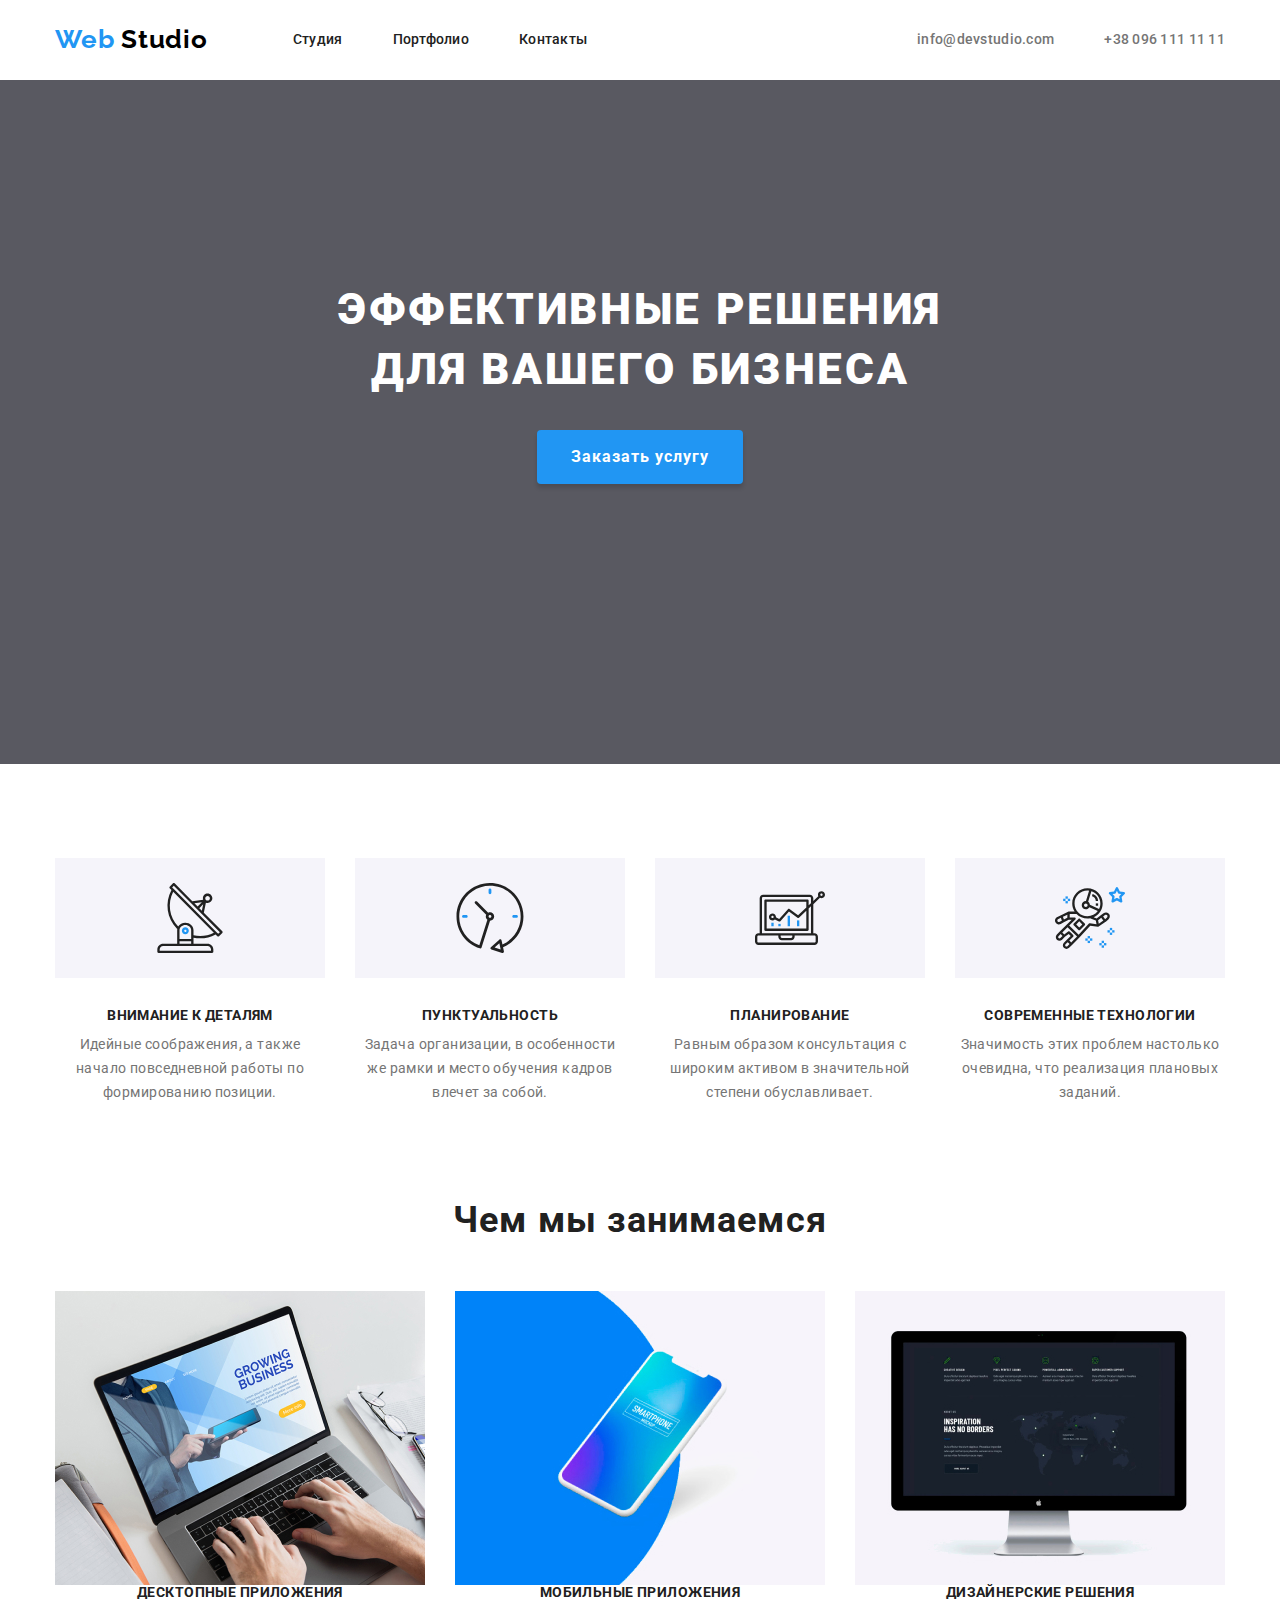
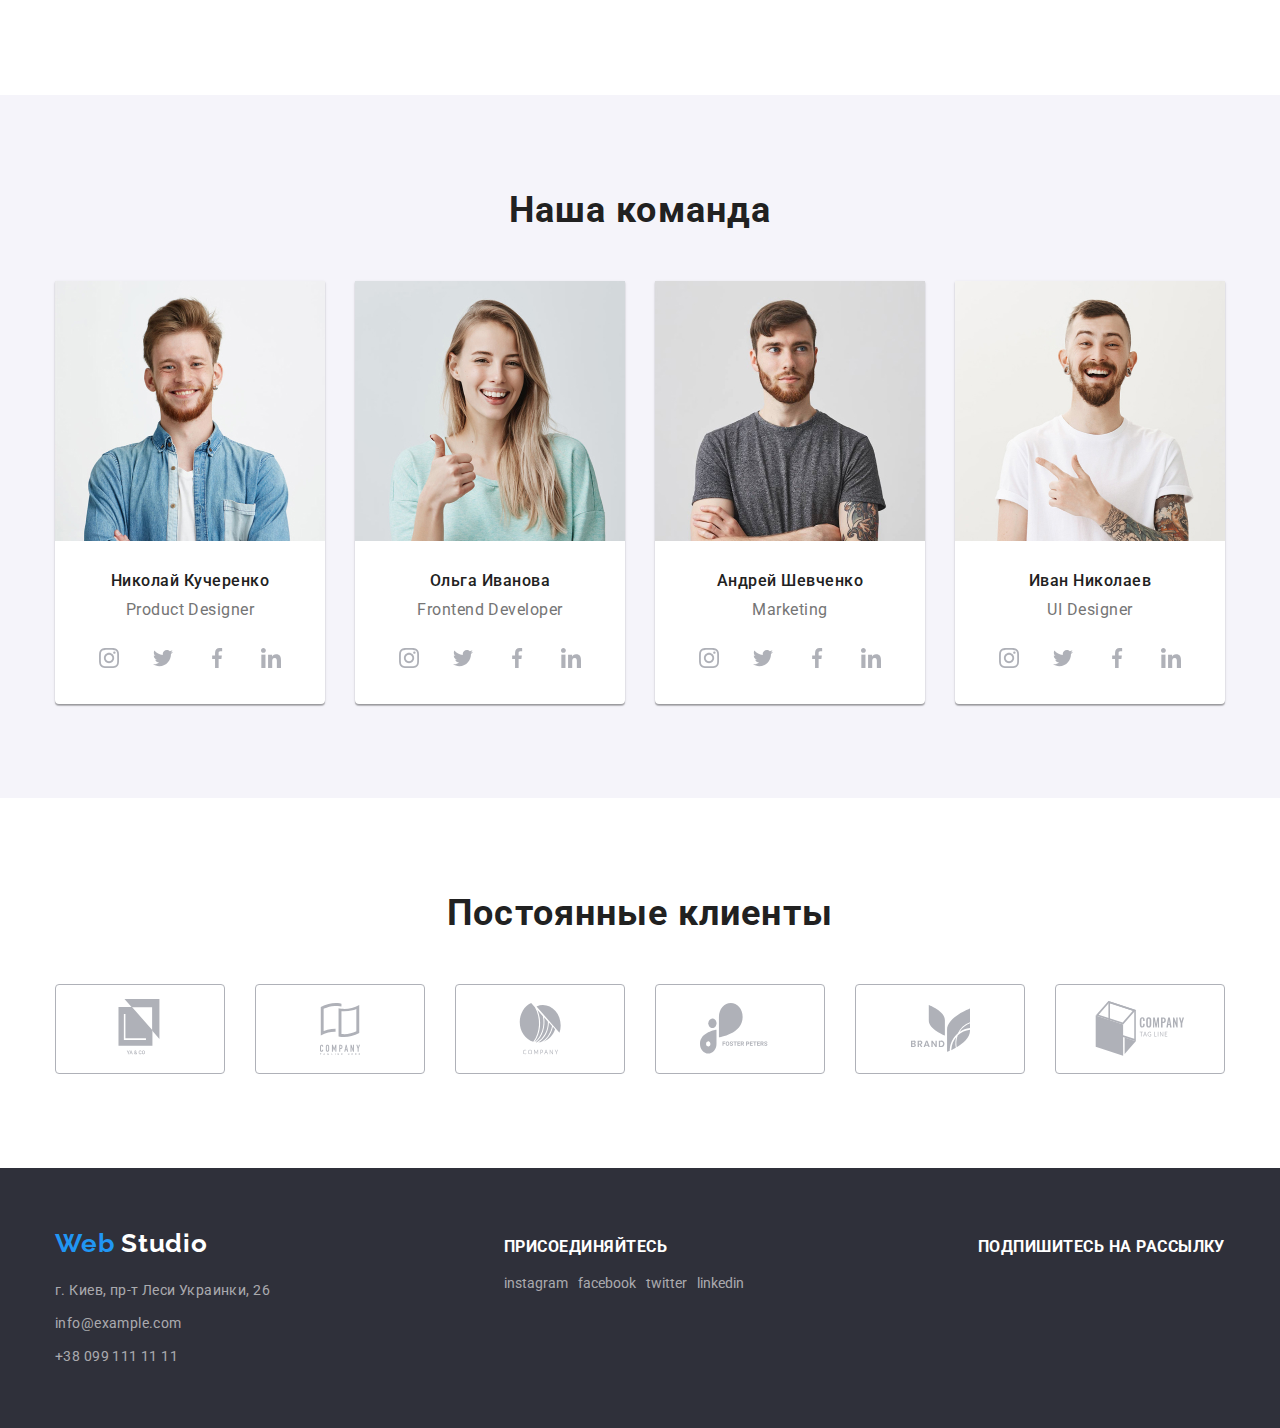
==== commit 5f9e5260: "homework#3 maybe done6" ====
--- a/index.html
+++ b/index.html
@@ -15,7 +15,7 @@
   <body>
     <!--Шляпа-->
     <header class="header">
-      <div class="header-container">
+      <div class="container">
         <nav class="navigation">
           <a class="logo link" href="index.html" lang="en">
             <span class="logo-part">Web</span> Studio</a
@@ -61,7 +61,7 @@
     <!--Hero СЕКЦИЯ-->
     <main>
       <section class="hero">
-        <div class="hero-container">
+        <div class="container">
           <h1 class="hero-title">
             Эффективные решения<br />
             для вашего бизнеса
@@ -71,7 +71,7 @@
       </section>
       <!--О Нас-->
       <section class="about-us">
-        <div class="about-us-container">
+        <div class="container">
           <h2 hidden>О Нас</h2>
           <ul class="about-us-list list">
             <li class="about-us-list-item">
@@ -139,7 +139,7 @@
       </section>
       <!--Чем Занимаемся-->
       <section class="what-we-do">
-        <div class="what-we-do-container">
+        <div class="container">
           <h2 class="heading-title">Чем мы занимаемся</h2>
           <ul class="what-we-do-list list">
             <li class="what-we-do-list-item">
@@ -171,7 +171,7 @@
       </section>
       <!--Команда-->
       <section class="team">
-        <div class="team-container">
+        <div class="container">
           <h2 class="heading-title">Наша команда</h2>
           <ul class="team-list list">
             <li class="team-list-item">
@@ -471,7 +471,7 @@
       </section>
       <!--Постоянные клиенты-->
       <section class="ourclients">
-        <div class="ourclients-container">
+        <div class="container">
           <h2 class="heading-title">Постоянные клиенты</h2>
           <ul class="clients-list list">
             <li class="clients-list-item">
@@ -534,7 +534,7 @@
     </main>
     <!--Дно-->
     <footer class="footer">
-      <div class="footer-container">
+      <div class="container">
         <div class="footer-part1">
           <a class="logo-footer link" href="index.html" lang="en">
             <span class="logo-part">Web</span>
--- a/css/styles.css
+++ b/css/styles.css
@@ -52,24 +52,21 @@
 
 /*Header*/
 
-.header {
-  border: 1px solid #ececec;
-}
-.header-container {
-  display: flex;
+.header > .container,
+.navigation,
+.navigation-list {
+  display: flex;
+  align-items: center;
   justify-content: space-between;
+}
+.container {
   width: 1200px;
   padding-left: 15px;
   padding-right: 15px;
   margin-left: auto;
   margin-right: auto;
 }
-.navigation {
-  display: flex;
-  align-items: center;
-}
 .navigation-list {
-  display: flex;
   padding-left: 0px;
 }
 .navigation-list-item:not(:last-child) {
@@ -123,18 +120,14 @@
 }
 
 /*Hero Section*/
+
+.hero > .container {
+  padding-top: 200px;
+  padding-bottom: 280px;
+}
 .hero {
   background-color: rgba(47, 48, 58, 0.8);
-}
-.hero-container {
-  text-align: center;
-  padding-top: 200px;
-  padding-bottom: 280px;
-  width: 1200px;
-  padding-left: 15px;
-  padding-right: 15px;
-  margin-left: auto;
-  margin-right: auto;
+  text-align: center;
 }
 .hero-title {
   margin-bottom: 30px;
@@ -174,11 +167,10 @@
 
 .about-us {
   padding-top: 94px;
-  padding-bottom: 94px;
-}
-
-.about-us-container {
-  text-align: center;
+  text-align: center;
+}
+
+.container {
   width: 1200px;
   padding-left: 15px;
   padding-right: 15px;
@@ -222,13 +214,9 @@
 /*what we do*/
 
 .what-we-do {
-  margin-bottom: 94px;
-  text-align: center;
-  width: 1200px;
-  padding-left: 15px;
-  padding-right: 15px;
-  margin-left: auto;
-  margin-right: auto;
+  text-align: center;
+  padding-top: 94px;
+  padding-bottom: 94px;
 }
 .what-we-do-list {
   display: flex;
@@ -261,18 +249,10 @@
 /*Team*/
 
 .team {
-  background-color: var(--background-secondary-color);
-}
-.team-container {
-  margin-bottom: 94px;
   padding-top: 94px;
   padding-bottom: 94px;
   text-align: center;
-  width: 1200px;
-  padding-left: 15px;
-  padding-right: 15px;
-  margin-left: auto;
-  margin-right: auto;
+  background-color: var(--background-secondary-color);
 }
 .team-list-teamate-img {
   display: block;
@@ -335,15 +315,9 @@
 /*Clients*/
 
 .ourclients {
-  padding-bottom: 92px;
-}
-.ourclients-container {
-  text-align: center;
-  width: 1200px;
-  padding-left: 15px;
-  padding-right: 15px;
-  margin-left: auto;
-  margin-right: auto;
+  padding-top: 94px;
+  padding-bottom: 94px;
+  text-align: center;
 }
 .clients-list {
   display: flex;
@@ -371,20 +345,14 @@
 }
 
 /*Footer*/
+
 .footer {
   background-color: var(--background-footer-color);
 }
-.footer-container {
+.footer > .container {
   display: flex;
   justify-content: space-between;
   align-items: baseline;
-}
-.footer-container {
-  margin-right: auto;
-  margin-left: auto;
-  width: 1200px;
-  padding-right: 15px;
-  padding-left: 15px;
 }
 .logo-footer {
   font-family: var(--secondary-font);
@@ -451,13 +419,6 @@
 .main-container {
   padding-top: 93px;
   padding-bottom: 94px;
-}
-.btn-container {
-  width: 1200px;
-  padding-left: 15px;
-  padding-right: 15px;
-  margin-left: auto;
-  margin-right: auto;
 }
 .btn-list {
   display: flex;
@@ -512,13 +473,6 @@
   letter-spacing: 0.03em;
   /*color: var(--third-color-text);*/
 }
-.portfolio-container {
-  width: 1200px;
-  padding-left: 15px;
-  padding-right: 15px;
-  margin-left: auto;
-  margin-right: auto;
-}
 .projects-list {
   display: flex;
   flex-wrap: wrap;
@@ -534,6 +488,9 @@
 }
 .projects-list-item:nth-child(3n) {
   margin-right: 0px;
+}
+.projects-list-item:nth-last-child(-n + 3) {
+  margin-bottom: 0px;
 }
 .img-info {
   padding-top: 20px;
